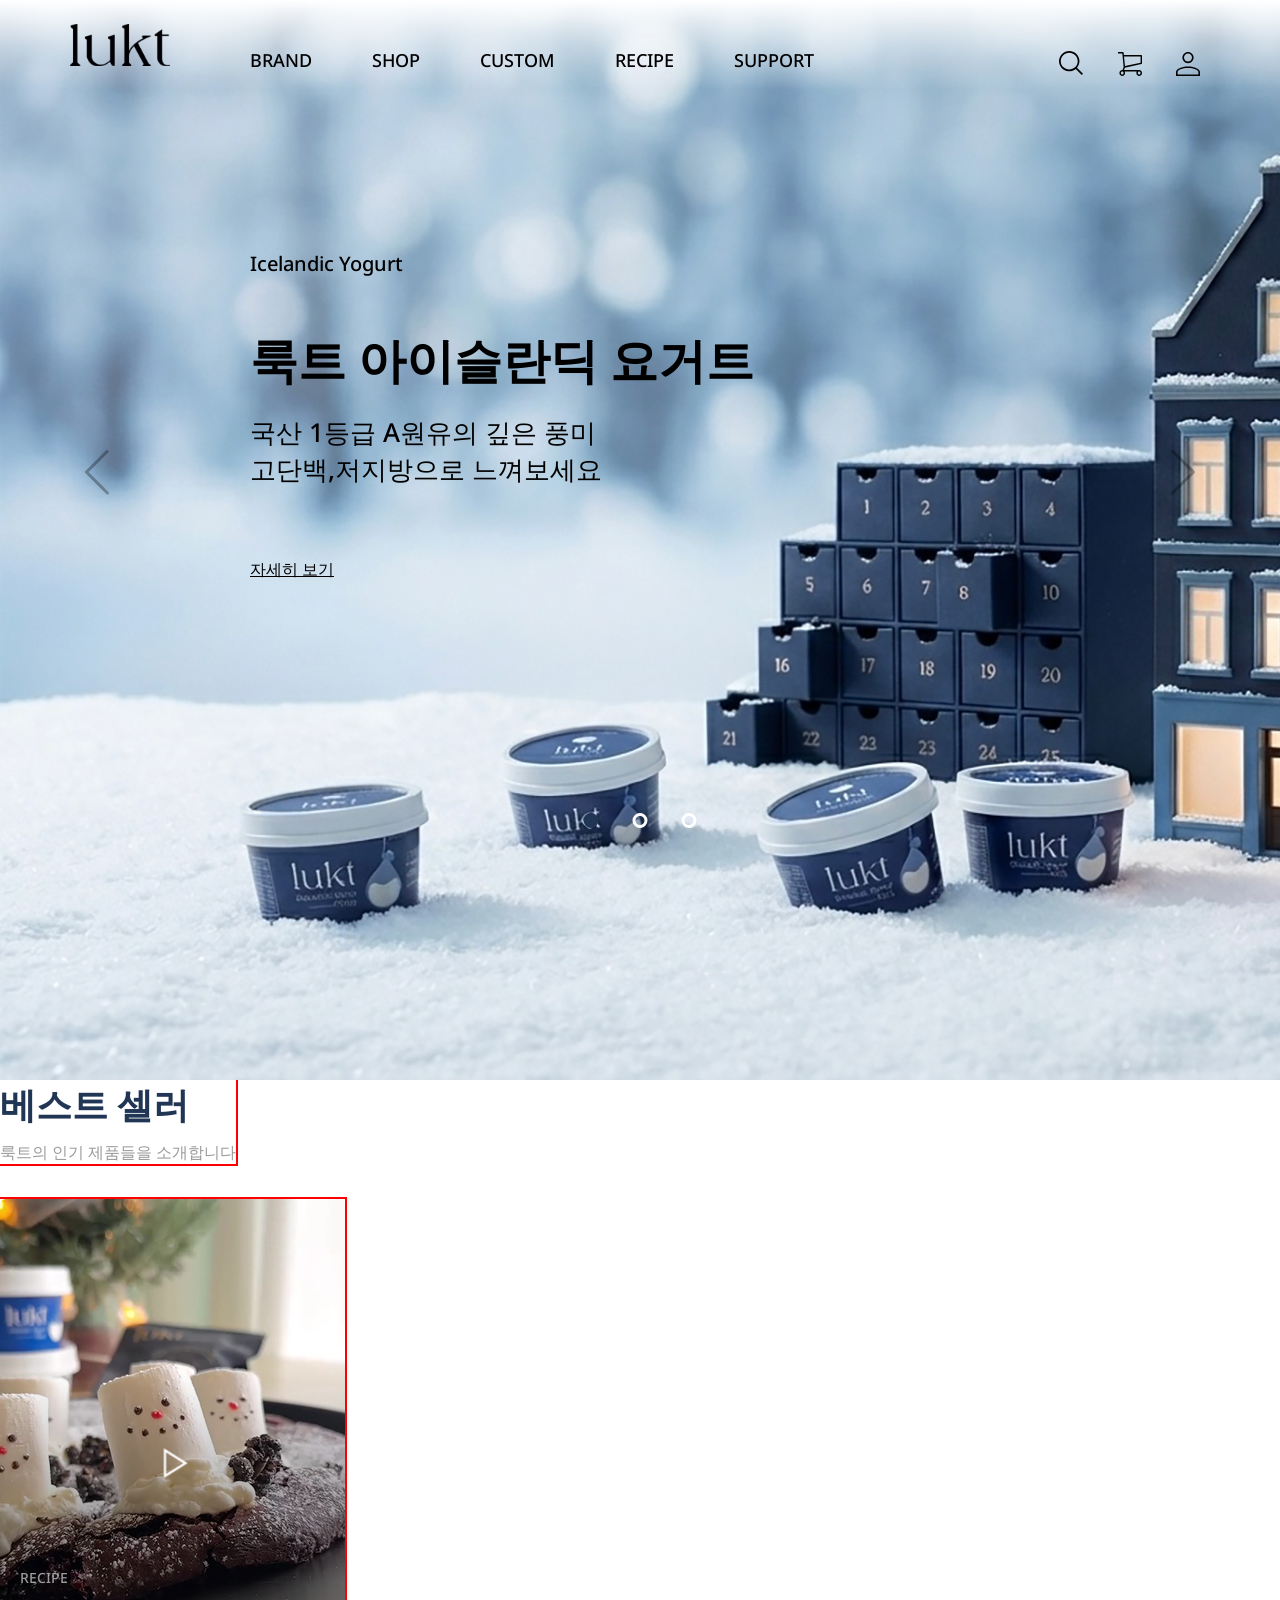
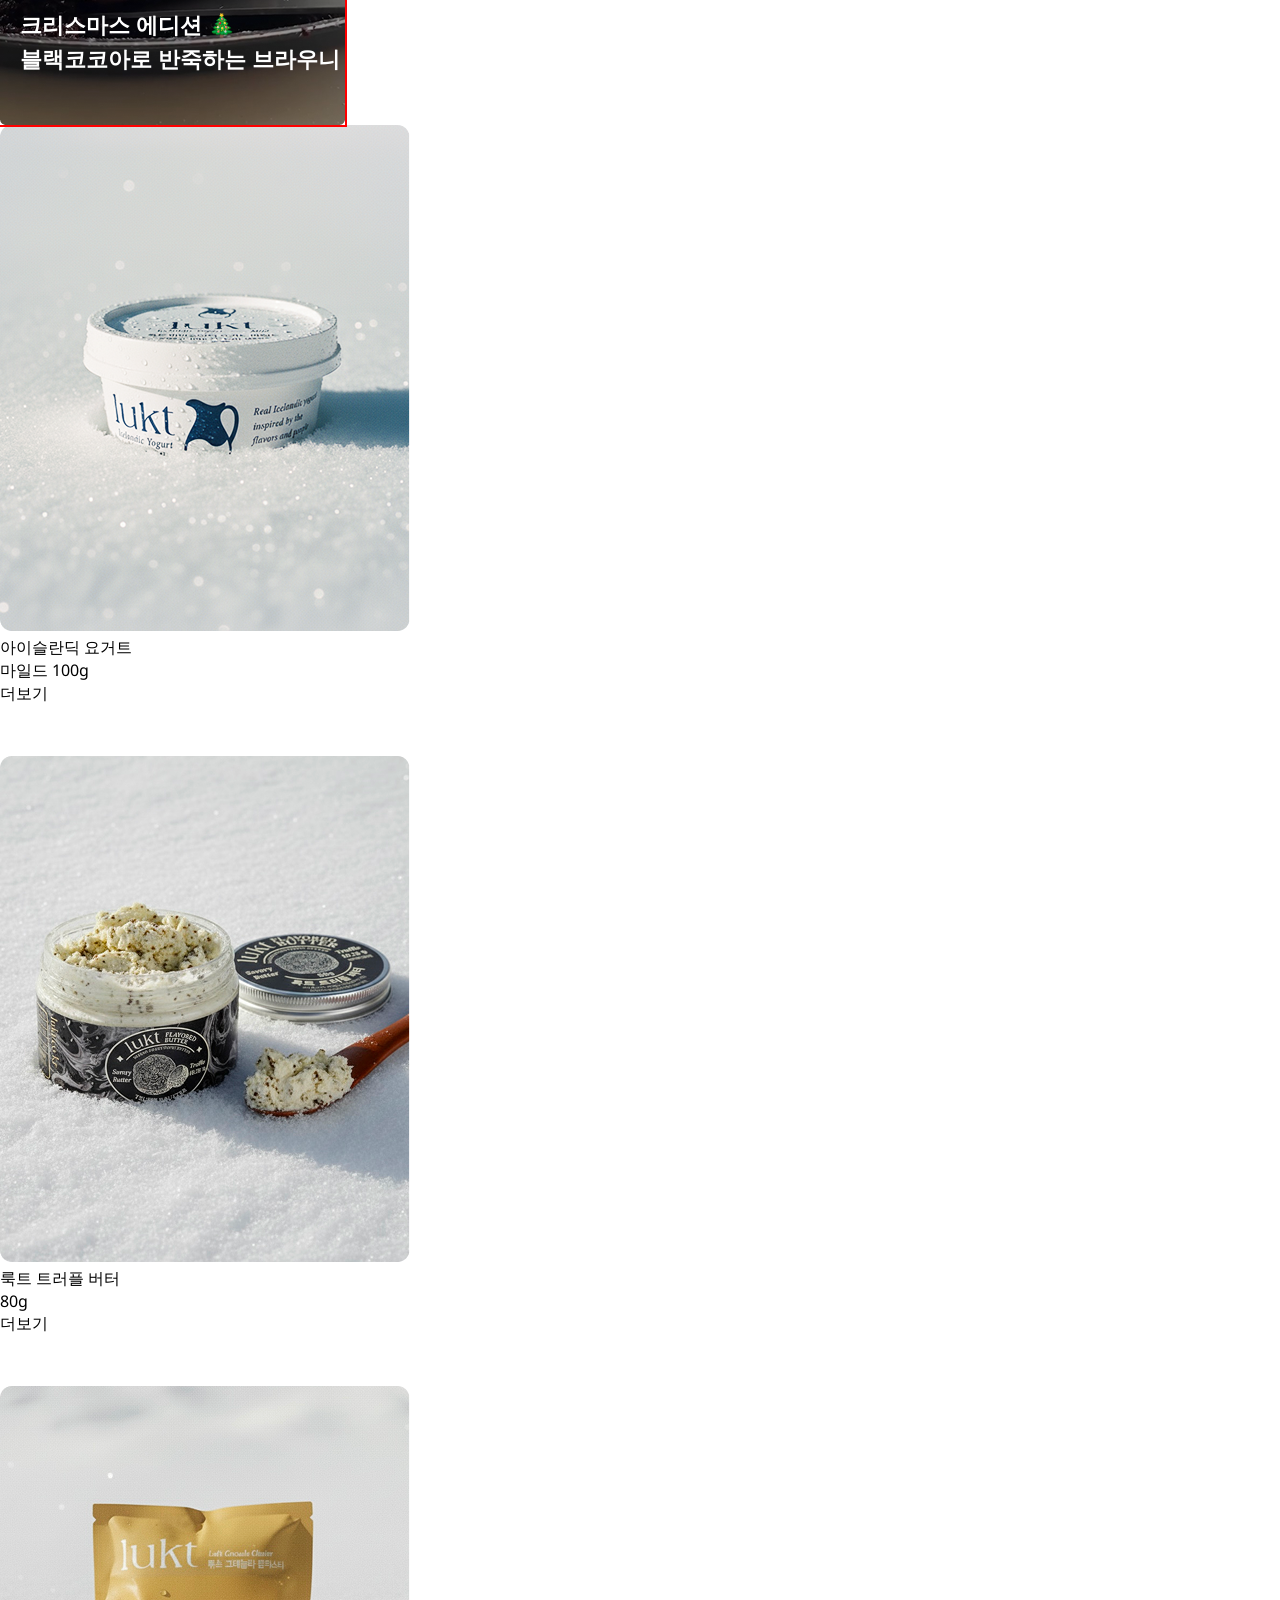
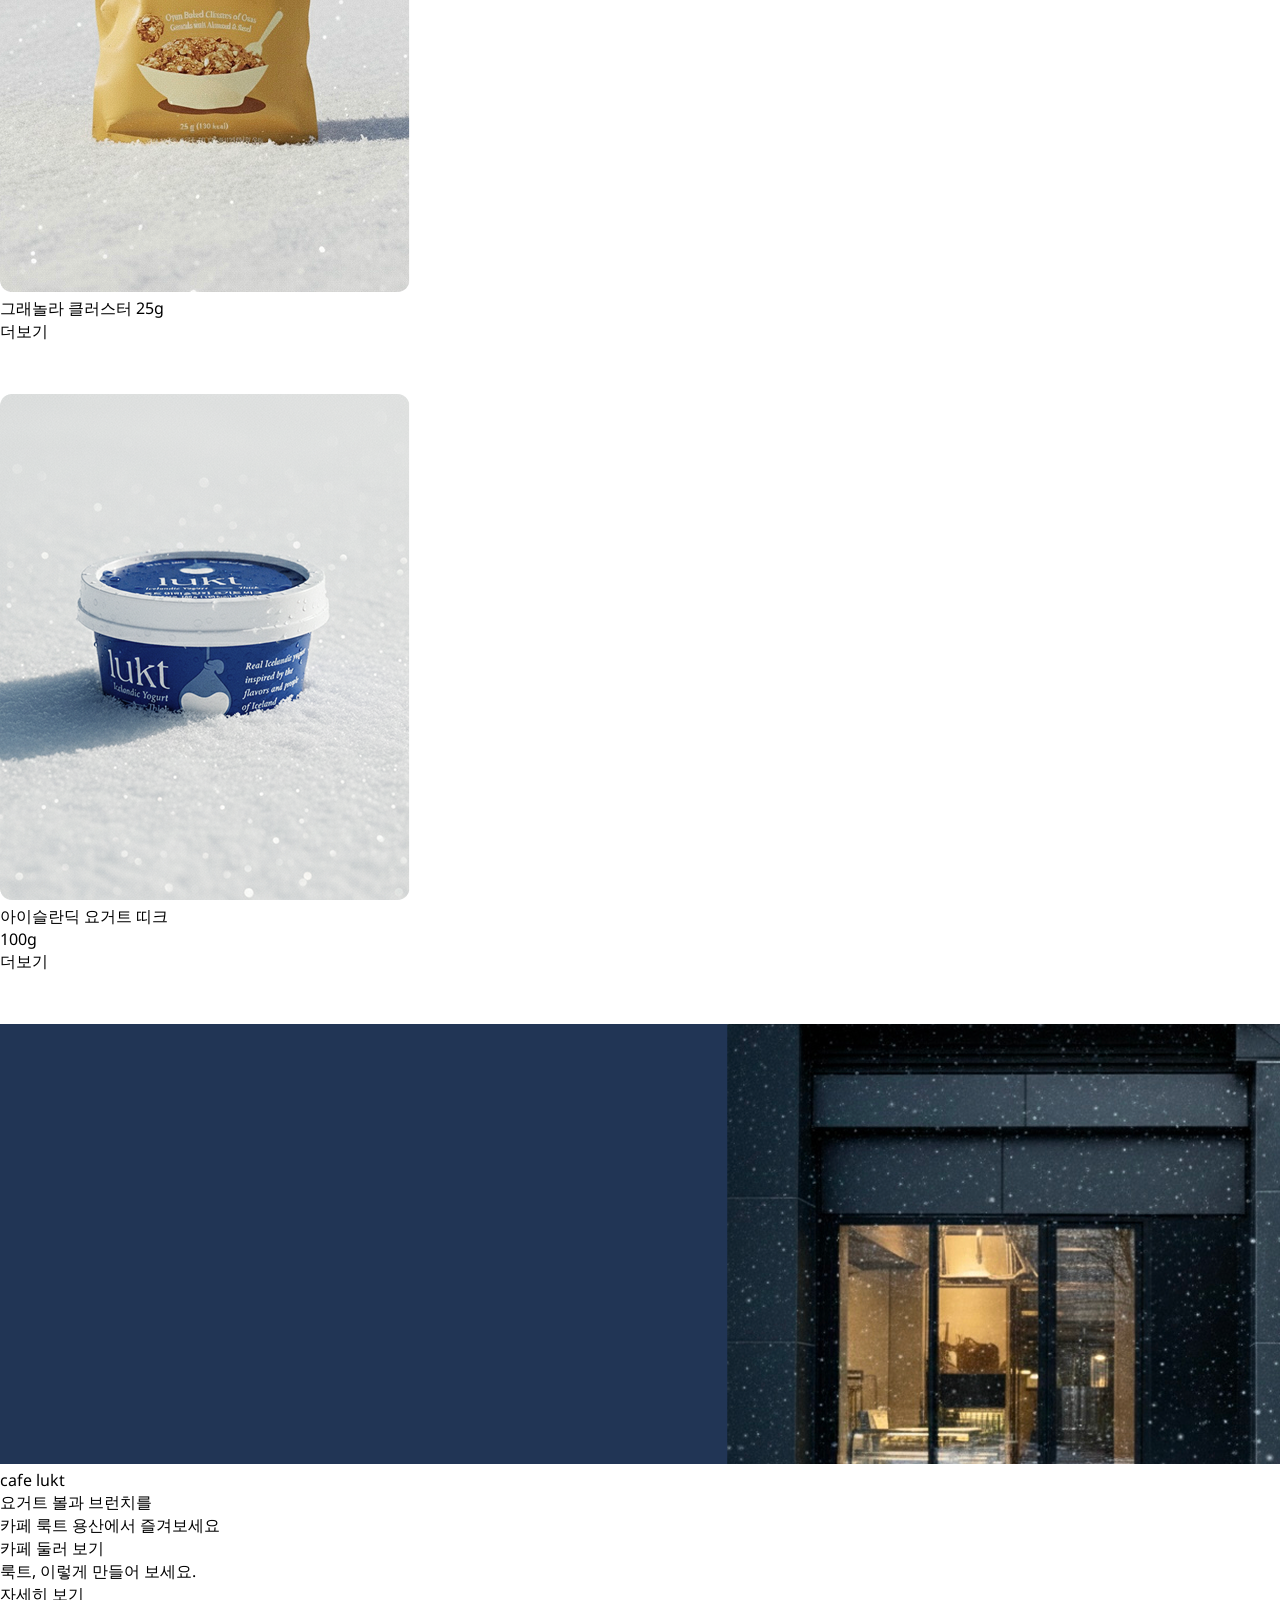
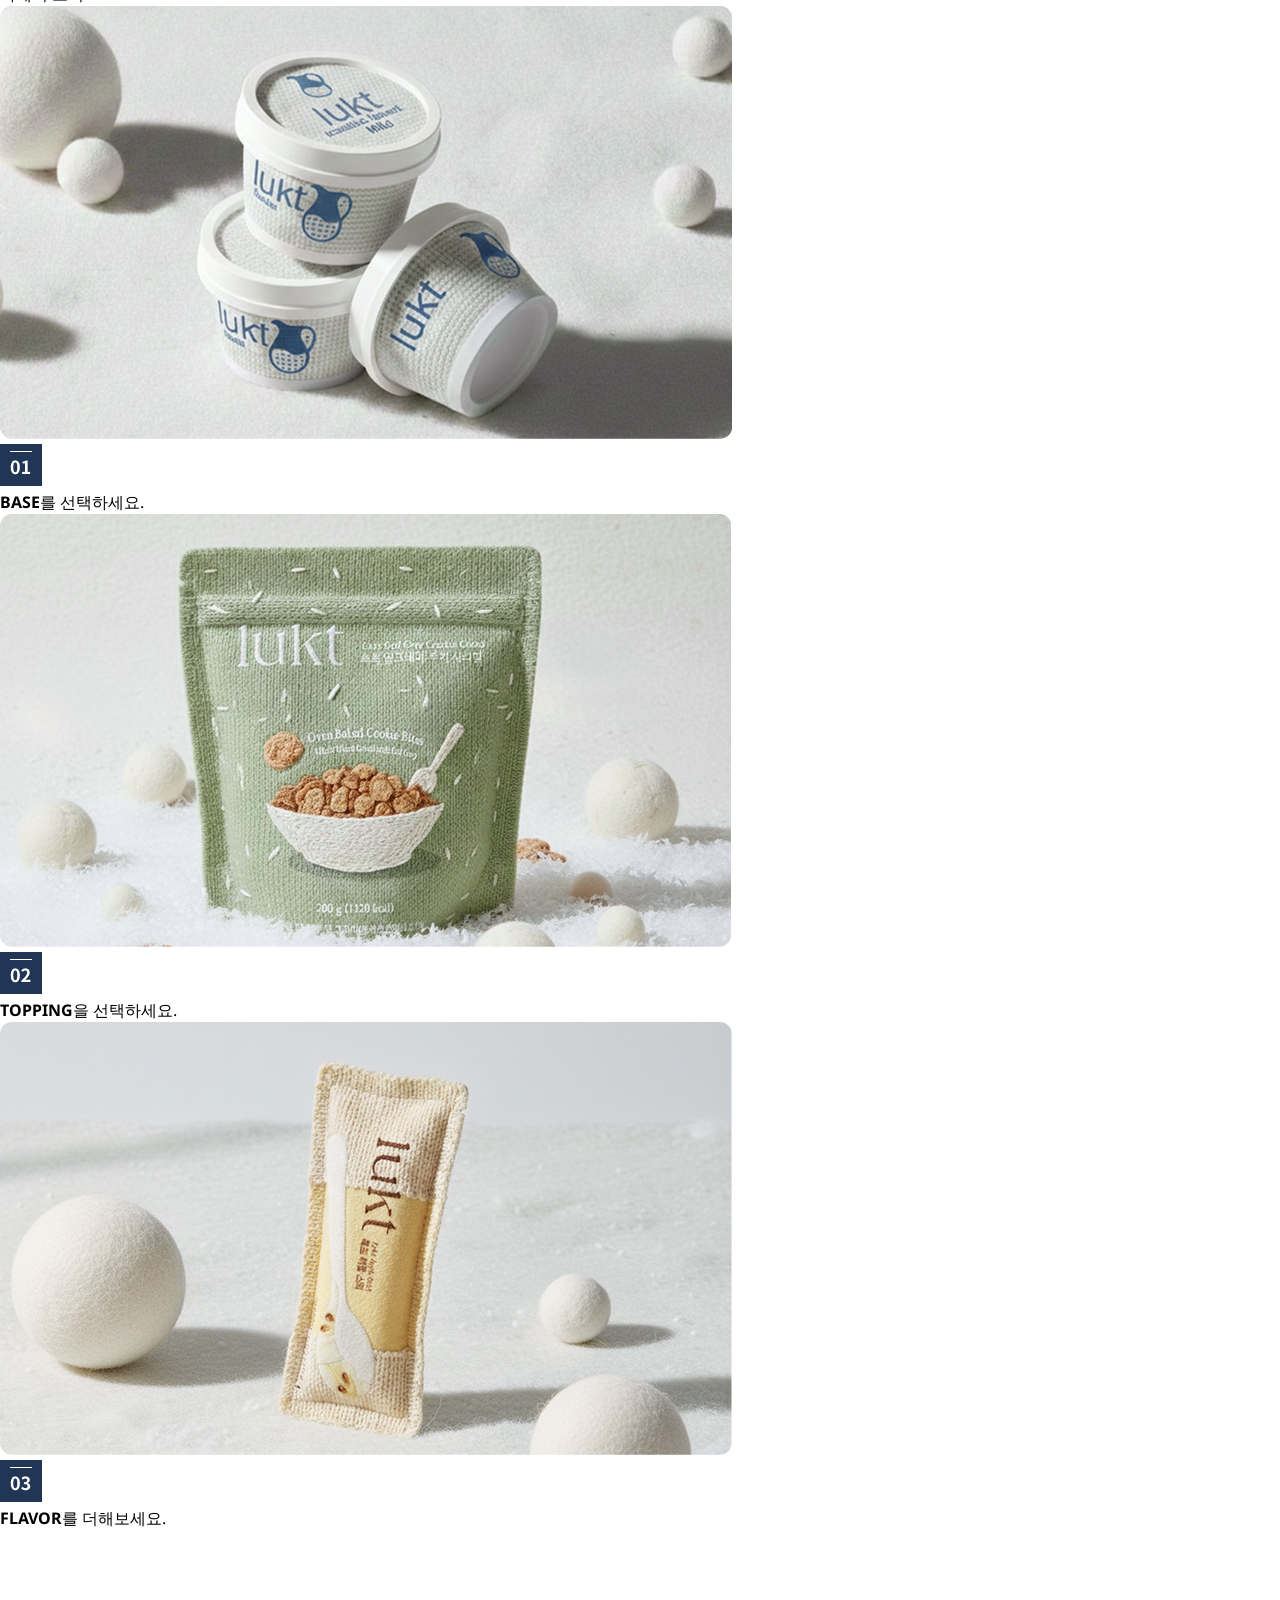
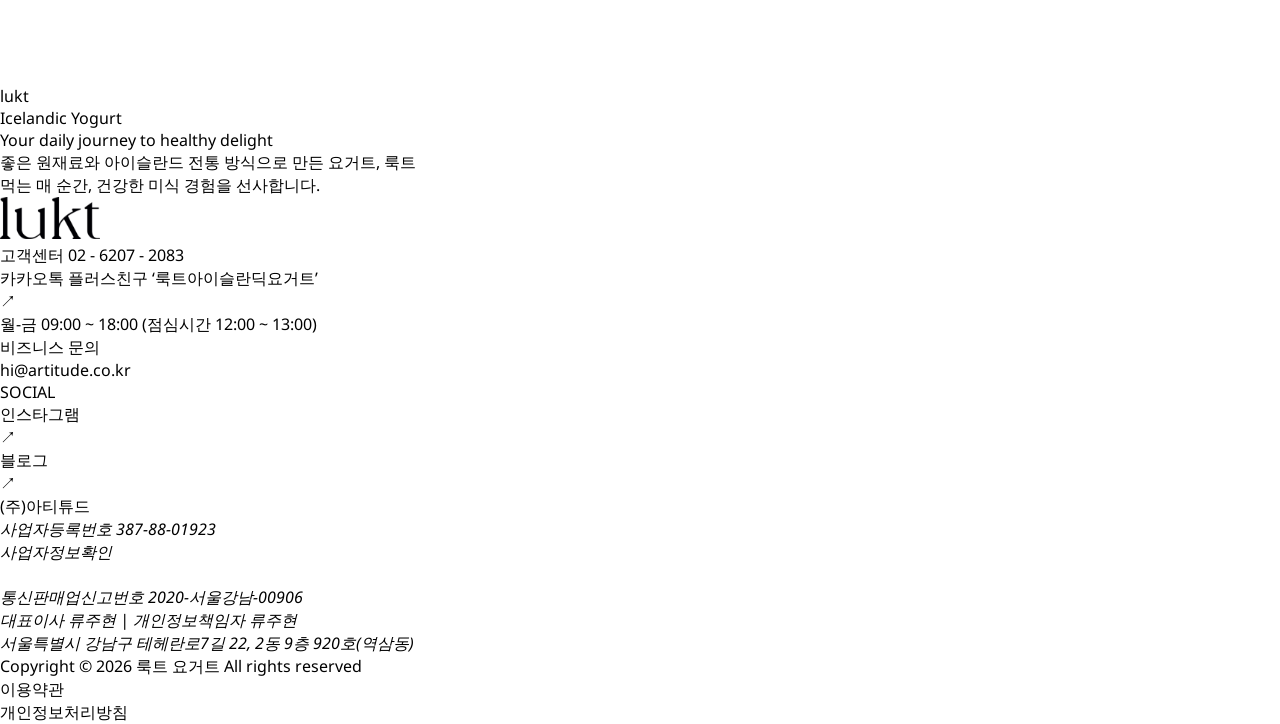
==== index.html @ 401238f3 "Initial commit" ====
<!DOCTYPE html>
<html lang="ko">

<head>
    <meta charset="UTF-8">
    <meta name="viewport" content="width=device-width, initial-scale=1.0">
    <title>Lukt | 룩트 건강한 미식 경험</title>

    <link
        href="https://fonts.googleapis.com/css2?family=Noto+Sans+KR:wght@100..900&family=Noto+Sans:ital,wght@0,100..900;1,100..900&display=swap"
        rel="stylesheet">

    <link rel="stylesheet" href="css/reset.css">
    <link rel="stylesheet" href="css/header.css">
    <link rel="stylesheet" href="css/index.css">

</head>

<body>

    <header class="clearfix">
        <h1 class="logo">
            <a href="#"><img src="images/main_logo.svg" alt="룩트"></a>
        </h1>

        <nav class="gnb">
            <ul class="clearfix">
                <li><a href="#">BRAND</a></li>
                <li><a href="#">SHOP</a></li>
                <li><a href="#">CUSTOM</a></li>
                <li><a href="#">RECIPE</a></li>
                <li><a href="#">SUPPORT</a></li>
            </ul>
        </nav>

        <div class="icon-grp">
            <div class="icon-grp-inner">
                <button><img src="images/icon_search.svg" alt="검색"></button>
                <button><img src="images/icon_cart.svg" alt="장바구니"></button>
                <button><img src="images/icon_my-account.svg" alt="마이페이지"></button>
            </div>
        </div>

    </header>

    <main>
        <div class="main-slider">
            <ul>
                <li class="slide1">
                    <img src="images/main_image1.jpg" alt="메인 슬라이드1">
                    <div class="main-info">
                        <p class="sub-title">Icelandic Yogurt</p>
                        <h2>룩트 아이슬란딕 요거트</h2>
                        <p class="des">국산 1등급 A원유의 깊은 풍미<br>고단백,저지방으로 느껴보세요</p>
                        <a href="#" class="main-button">자세히 보기</a>
                    </div>
                </li>
                <li>
                    <img src="images/main_image2.jpg" alt="메인 슬라이드2">
                    <div class="main-info"></div>
                </li>
                <li>
                    <img src="images/main_image3.jpg" alt="메인 슬라이드3">
                    <div class="main-info"></div>
                </li>
            </ul>
        </div>

        <div class="slide-controls">
            <div class="slider-arrows">
                <button class="prev-btn"><img src="images/arrow-left.png" alt="이전 슬라이드"></button>
                <button class="next-btn"><img src="images/arrow_right.png" alt="다음 슬라이드"></button>
            </div>

            <div class="slider-dots">
                <button class="dot active" data-index="0"></button>
                <button class="dot" data-index="1"></button>
                <button class="dot" data-index="2"></button>
            </div>
        </div>
    </main>

    <section>
        <article class="best">

            <div class="best-inner">

                <div class="best-title">
                    <h2>베스트 셀러</h2>
                    <p>룩트의 인기 제품들을 소개합니다</p>
                </div>

                <div class="best-container">

                    <div class="recipe-content">
                        <video id="recipeVideo" preload="metadata" muted>
                            <source src="images/recipe_video.mp4" type="video/mp4">
                        </video>

                        <div class="thumb">
                            <img src="images/best_reels_thumb.png" alt="릴스 레시피 비디오 썸네일">
                            <button type="button" class="play-btn">
                                <img src="images/icon_play.png" alt="재생">
                            </button>
                            <div class="recipe-txt">
                                <h3>RECIPE</h3>
                                <p>크리스마스 에디션 🎄<br>블랙코코아로 반죽하는 브라우니</p>
                            </div>
                        </div>
                    </div>

                    <div class="best-content">

                        <div class="best-grp">
                            <img src="images/best_Image_mild.png" alt="아이슬란딕 요거트 마일드 100g 이미지">

                            <div class="product-info">
                                <div class="text-grp">
                                    <a href="#">
                                        <h3>아이슬란딕 요거트<br>마일드 100g</h3>
                                    </a>
                                    <a href="#">
                                        <p>더보기</p>
                                    </a>
                                </div>

                                <a href="#" class="heart-btn">
                                    <img src="images/best_icon_solar_heart-broken.png" alt="좋아요 아이콘">
                                </a>

                            </div>
                        </div>

                        <div class="best-grp">
                            <img src="images/best_Image_butter.png" alt="룩트 트러플 버터 80g 이미지">

                            <div class="product-info">
                                <div class="text-grp">
                                    <a href="#">
                                        <h3>룩트 트러플 버터<br>80g</h3>
                                    </a>
                                    <a href="#">
                                        <p>더보기</p>
                                    </a>
                                </div>

                                <a href="#" class="heart-btn">
                                    <img src="images/best_icon_solar_heart-broken.png" alt="좋아요 아이콘">
                                </a>
                            </div>
                        </div>

                        <div class="best-grp">
                            <img src="images/best_Image_granola.png" alt="그래놀라 클러스터 25g">

                            <div class="product-info">
                                <div class="text-grp">
                                    <a href="#">
                                        <h3>그래놀라 클러스터 25g</h3>
                                    </a>
                                    <a href="#">
                                        <p>더보기</p>
                                    </a>
                                </div>

                                <a href="#" class="heart-btn">
                                    <img src="images/best_icon_solar_heart-broken.png" alt="좋아요 아이콘">
                                </a>
                            </div>
                        </div>

                        <div class="best-grp">
                            <img src="images/best_Image_thic.png" alt="아이슬란딕 요거트 띠크 100g">

                            <div class="product-info">
                                <div class="text-grp">
                                    <a href="#">
                                        <h3>아이슬란딕 요거트 띠크<br>100g</h3>
                                    </a>
                                    <a href="#">
                                        <p>더보기</p>
                                    </a>
                                </div>

                                <a href="#" class="heart-btn">
                                    <img src="images/best_icon_solar_heart-broken.png" alt="좋아요 아이콘">
                                </a>
                            </div>
                        </div>
                    </div>
                </div>
            </div>

        </article>

        <article class="banner">

            <img src="images/Banner.png" alt="카페 룩트 용산 배너 이미지">

            <div class="banner-info">
                <p class="banner-brand">
                    cafe lukt
                </p>

                <h3 class="banner-txt">
                    <span>요거트 볼</span>과 <span>브런치</span>를<br>카페 룩트 용산에서 즐겨보세요
                </h3>

                <a href="#" class="view-more">카페 둘러 보기</a>
            </div>

        </article>

        <article class="custom">

            <div class="custom container">

                <div class="custom-title">
                    <h2>룩트, 이렇게 만들어 보세요.</h2>
                    <a href="#">자세히 보기</a>
                </div>

                <div class="custom-content">

                    <div class="custom-grp">
                        <a href="#"><img src="images/custom_image1.png" alt="step1. 베이스 선택 이미지"></a>

                        <a href="#" class="custom-info">
                            <img src="images/custom_step-box1.png" alt="step1">
                            <p><strong>BASE</strong>를 선택하세요.</p>
                        </a>

                    </div>

                    <div class="custom-grp">

                        <a href="#"><img src="images/custom_image2.png" alt="step2. 토핑 선택 이미지"></a>

                        <a href="#" class="custom-info">
                            <img src="images/custom_step-box2.png" alt="step2">
                            <p><strong>TOPPING</strong>을 선택하세요.</p>
                        </a>

                    </div>

                    <div class="custom-grp">

                        <a href="#"><img src="images/custom_image3.png" alt="step3. 플레이버 더하기 이미지"></a>

                        <a href="#" class="custom-info">
                            <img src="images/custom_step-box3.png" alt="step3">
                            <p><strong>FLAVOR</strong>를 더해보세요.</p>
                        </a>

                    </div>

                </div>
            </div>
        </article>

        <article class="video">

            <div class="video-container">
                <video autoplay muted loop playsinline>
                    <source src="images/video_lukt.mp4" type="video/mp4">
                </video>
            </div>

            <div class="video-info">
                <h2 class="video-title">lukt</h2>
                <p class="video-sub-title">Icelandic Yogurt<br>Your daily journey to healthy delight</p>

                <p class="video-des">좋은 원재료와 아이슬란드 전통 방식으로 만든 요거트, 룩트<br>먹는 매 순간, 건강한 미식 경험을 선사합니다.</p>
            </div>
        </article>

    </section>

    <footer>
        <h2><img src="images/main_logo.svg" alt="룩트"></h2>

        <div class="footer-content">

            <div class="footer-grp">
                <h3>고객센터 02 - 6207 - 2083</h3>
                <p>카카오톡 플러스친구 ‘룩트아이슬란딕요거트’ <a href="#">↗</a></p>
                <p>월-금 09:00 ~ 18:00 (점심시간 12:00 ~ 13:00)</p>
            </div>

            <div class="footer-grp">
                <h3>비즈니스 문의</h3>
                <p><a href="#">hi@artitude.co.kr</a></p>
            </div>

            <div class="footer-grp">
                <h3>SOCIAL</h3>
                <p>인스타그램<a href="#">↗</a></p>
                <p>블로그<a href="#">↗</a></p>
            </div>

            <div class="footer-grp">
                <h3>(주)아티튜드</h3>
                <address>
                    사업자등록번호 387-88-01923 <a href="#">사업자정보확인</a><br>
                    통신판매업신고번호 2020-서울강남-00906<br>
                    대표이사 류주현 | 개인정보책임자 류주현<br>
                    서울특별시 강남구 테헤란로7길 22, 2동 9층 920호(역삼동)
                </address>
                <p class="copyright">Copyright © 2026 룩트 요거트 All rights reserved</p>

                <div class="footer-links">
                    <a href="#">이용약관</a>
                    <a href="#">개인정보처리방침</a>
                </div>
            </div>
        </div>

    </footer>


</body>

</html>
---- css/header.css ----
@charset "utf-8";

/* header.css */

header {
    width: 100%;
    height: 90px;
    padding: 0 70px;
    box-sizing: border-box;

    position: fixed;
    left: 0;
    top: 0;

    z-index: 9999;

    background-image: linear-gradient(to bottom,
            rgba(255, 255, 255, 1),
            rgba(255, 255, 255, 0));

    /* border-bottom: 3px solid #eee; */
}


header .logo {
    /* width: 240px;
    height: 90px;
    display: inline-block;
    position: relative; */
    float: left;
    margin-right: 80px;

    /* outline: 2px solid red; */
}

header .logo img {
    height: 42px;
    display: block;
    margin-top: 24px;

    /*  position: absolute;
    top: 50%;
    left: 50%;
    transform: translate(-50%, -50%); */
}

header .gnb {
    /* width: 588px;
    height: 90px; */
    /* display: inline-block; */
    /* position: relative; */
    float: left;
    margin-top: 48px;

    /* outline: 2px solid red; */
}

header .gnb ul {
    /* width: 100%;
    height: 22px;
    padding: 0 10px;
    box-sizing: border-box; */

    /* position: absolute;
    left: 0;
    bottom: 20px; */

    /* outline: 2px solid blue; */
}

header .gnb ul li {
    /* height: 22px; */
    font-size: 18px;
    font-weight: 500;
    /* line-height: 22px; */
    /* display: inline-block; */
    float: left;
    /* padding-right: 59px; */

    /* outline: 1px solid blue; */
}

header .gnb ul li~li {
    margin-left: 60px;
}

/* header .gnb ul li:last-child {
    padding-right: 0;

} */

header .gnb ul li a:hover {
    text-decoration: underline;
}

header .icon-grp {
    /* width: 214px;
    height: 90px; */
    float: right;
    margin-top: 40px;
    /* position: relative; */
    /* outline: 2px solid red; */
}

/* 
header .icon-grp .icon-grp-inner {
    width: 154px;
    height: 46px;
    position: absolute;
    left: 0;
    bottom: 14px;
    box-sizing: border-box;
    outline: 1px solid blue;
} */

header .icon-grp button {
    background-color: transparent;

    border: none;

    /*  outline: 1px solid blue; */
}

header .icon-grp button {
    margin-right: 8px;
    cursor: pointer;
}

header .icon-grp button:last-child {
    margin-right: 0;
}
---- css/index.css ----
@charset "utf-8";



main {
    width: 100%;
}

/* 실제로 보여지는 공간 : setinterval.html참고 */
main .main-slider {
    width: 1920px;
    /*  margin: 0 auto; */
    overflow: hidden;
    position: relative;
    /* outline: 3px solid red; */
}

/* 슬라이드 전체를 담는 부모 
(실제 움직이는 대상) */
main .main-slider ul {
    width: 300%;
}

main .main-slider ul::after {
    content: "";
    display: block;
    clear: both;
}

main .main-slider ul li {
    width: 33.33%;
    float: left;
}

main .main-slider ul .slide1 {
    position: relative;
}

main .main-slider ul li img {
    width: 100%;
    display: block;
}

.main-info {
    width: 100%;
    display: inline-block;
    width: fit-content;
    position: absolute;
    top: 250px;
    left: 250px;

    /* outline: 2px solid red; */

}

.main-info .sub-title {
    font-size: 20px;
    font-weight: 500;
    margin-bottom: 50px;
    width: fit-content;
}

.main-info h2 {
    font-size: 48px;
    font-weight: 600;
    margin-bottom: 20px;
    width: fit-content;

}

.main-info .des {
    font-size: 26px;
    font-weight: 500;
    margin-bottom: 70px;
    width: fit-content;

}

.main-info a {
    font-size: 16px;
    font-weight: 500;
    text-decoration: underline;
    width: fit-content;
}

main .slide-controls {}

main .slide-controls .slider-arrows {}

main .slide-controls .slider-arrows button {
    background-color: transparent;
    border: none;
    position: absolute;
    top: 50%;
    cursor: pointer;
}

.prev-btn {
    left: 85px;
}

.next-btn {
    right: 85px;
}

main .slide-controls .slider-dots {
    width: fit-content;
    position: absolute;
    left: 50%;
    bottom: 70px;
    transform: translateX(-50%);
}

main .slide-controls .slider-dots button {

    /* outline: 1px solid red; */
}

.dot {
    display: inline-block;
    width: 15px;
    height: 15px;
    border: 3px solid #fff;
    border-radius: 50%;
    background-color: transparent;
    cursor: pointer;
    margin: 0 15px;
}

.dot.active {
    background-color: #213555;
    border-color: #213555;
}

section {}

section .best {}

section .best .best-inner {
    width: 100%;
}

.best-title {
    outline: 2px solid red;
    display: inline-block;
    margin-bottom: 35px;
}

.best-title h2 {
    font-size: 36px;
    font-weight: 600;
    color: #213555;
    margin-bottom: 10px;
}

.best-title p {
    font-size: 16px;
    font-weight: 500;
    color: rgba(0, 0, 0, 0.4);
}

.best-container {
    /* height: 526px; */
}

.best-container .recipe-content {
    width: 345px;
    box-sizing: border-box;
    display: block;
    position: relative;
    overflow: hidden;
    outline: 2px solid red;

}

.best-container .recipe-content video {
    width: 100%;
    height: 100%;
    display: block;
    position: absolute;
    top: 0;
    left: 0;
    object-fit: cover;
    z-index: 1;
}

.best-container .recipe-content .thumb {
    width: 100%;
    display: block;
    position: relative;
    z-index: 2;

  /* position: absolute;
    top: 0;
    left: 0; */
}

.best-container .recipe-content img {
  display: block;
}

.best-container .recipe-content .play-btn {
    z-index: 3;
    background-color: transparent;
    border: none;
    cursor: pointer;
    position: absolute;
    top: 50%;
    left: 50%;
    transform: translate(-50%, -50%);
}

.best-container .recipe-content .play-btn img {}

.best-container .recipe-content .recipe-txt {
    z-index: 3;
    display: inline-block;
    position: absolute;
    left: 20px;
    bottom: 50px;

    /* background-color: aquamarine; */
}

.recipe-txt h3 {
    font-size: 14px;
    font-weight: 500;
    color: rgba(255, 255, 255, 0.6);

    margin-bottom: 20px;
}

.recipe-txt p {
    font-size: 22px;
    font-weight: 700;
    color: rgb(255, 255, 255);

    line-height: 34px;
}
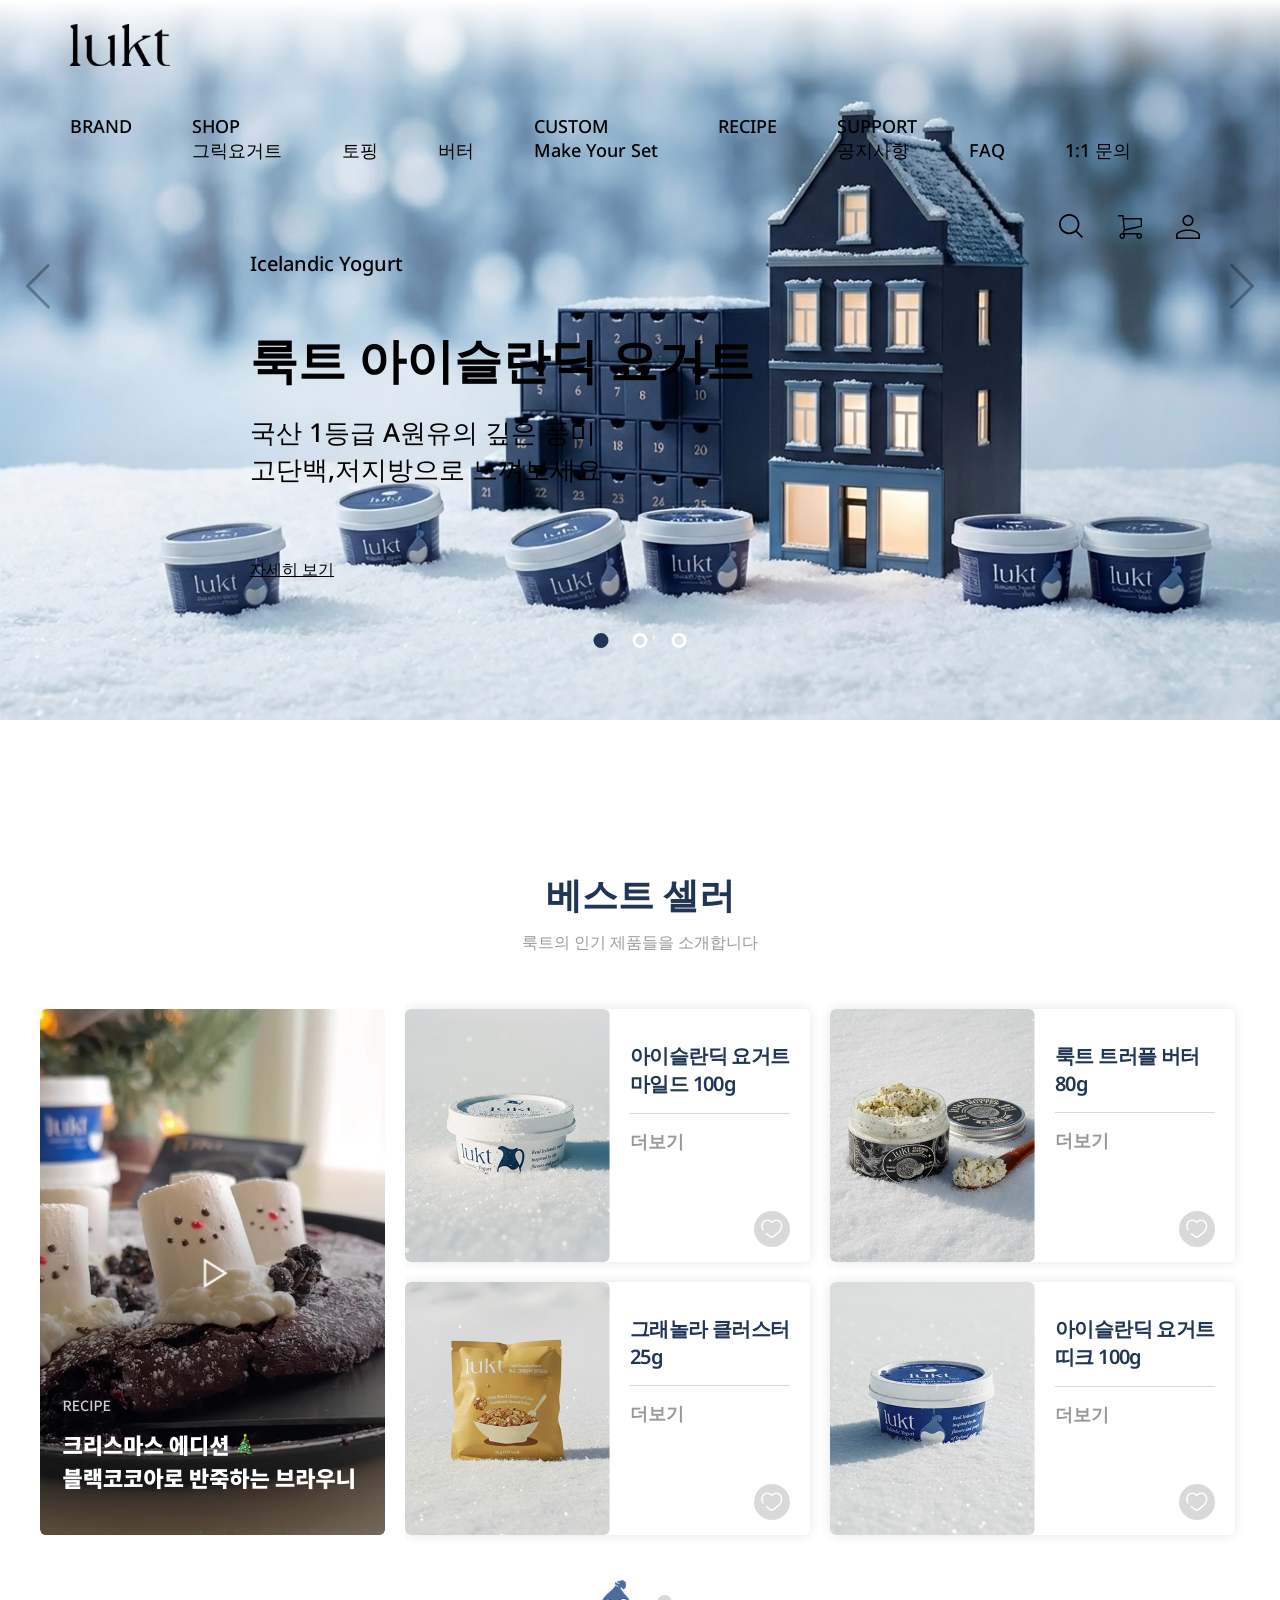
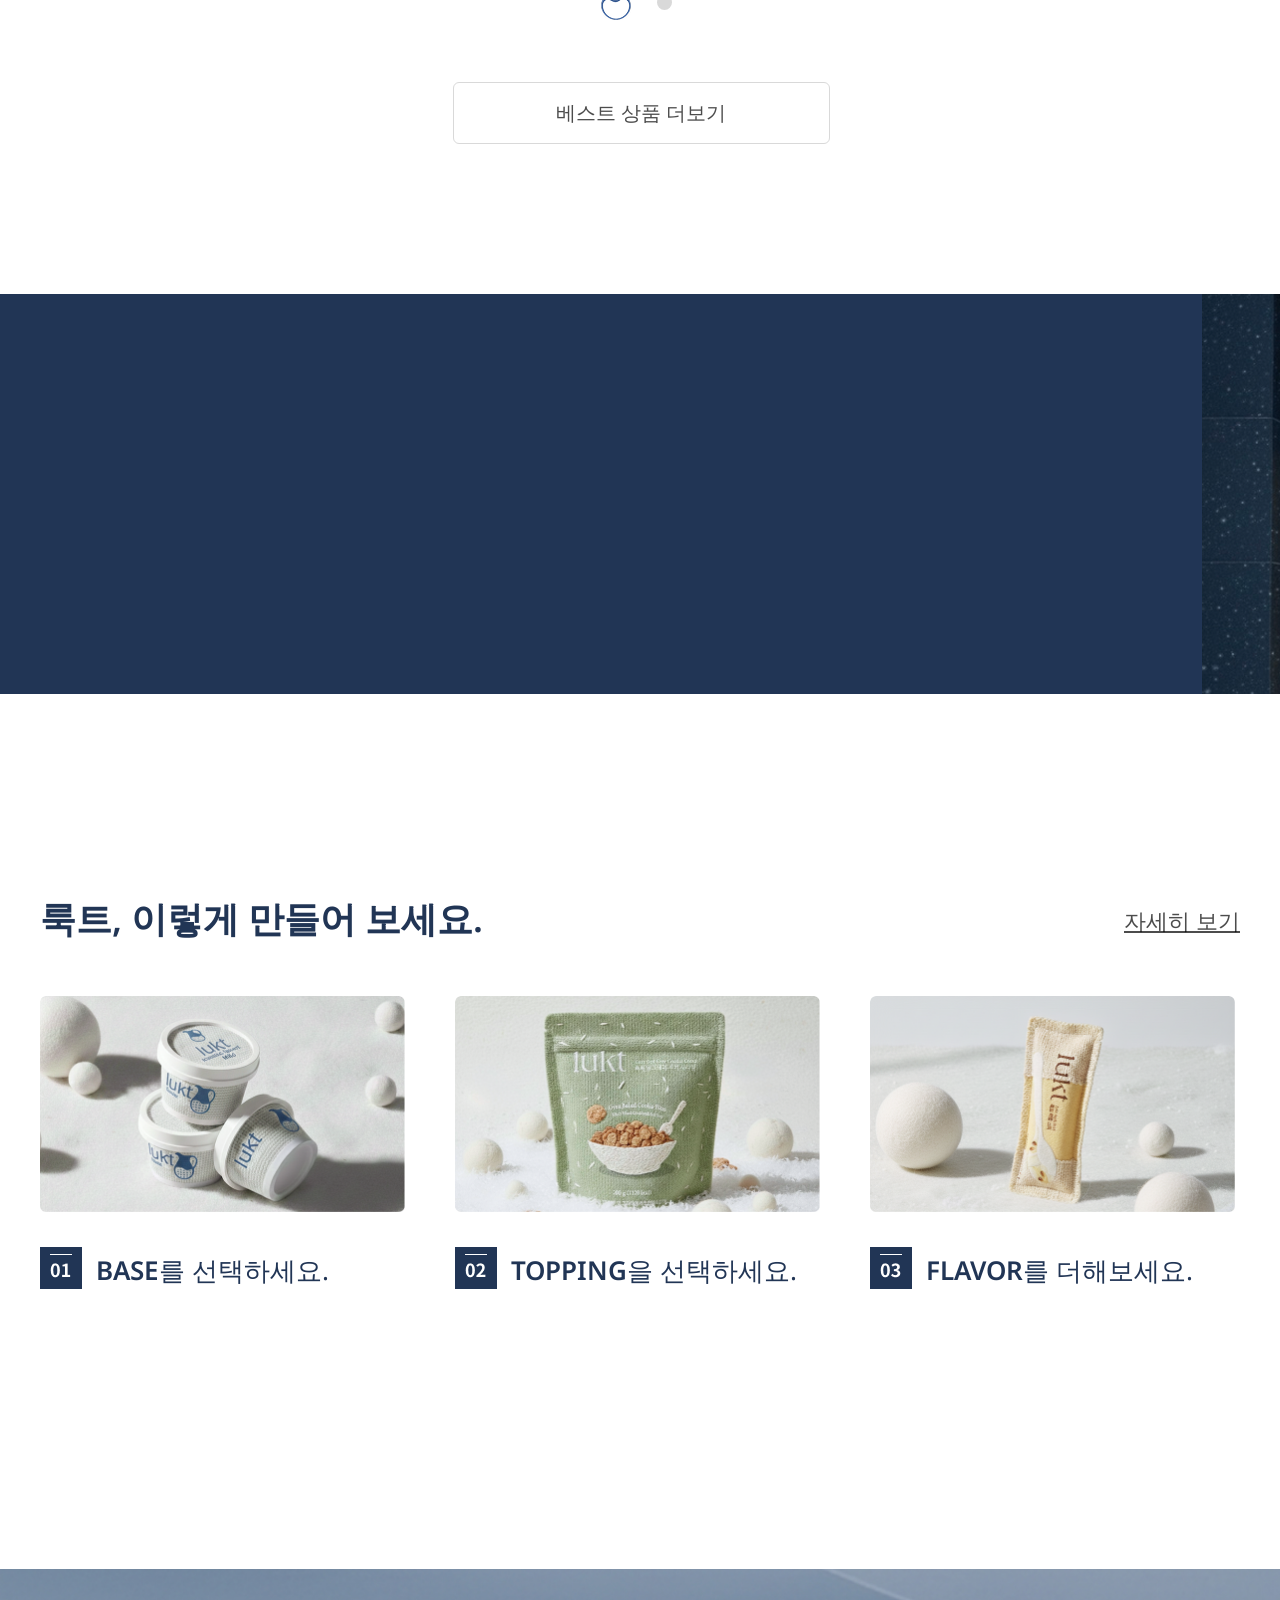
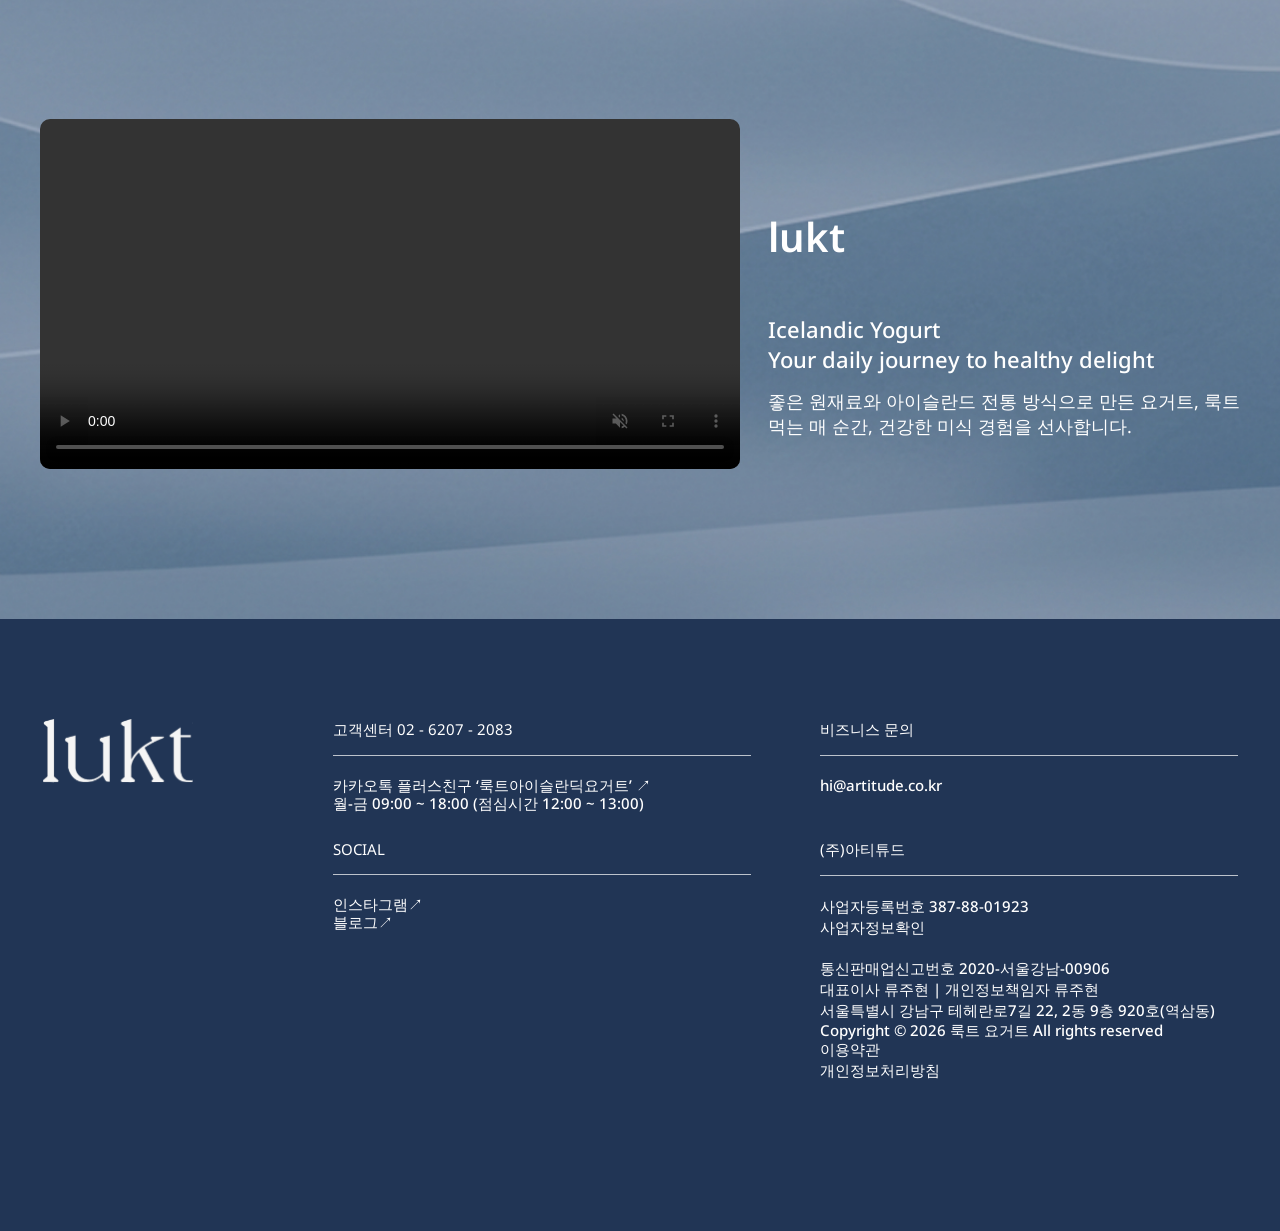
==== commit c61541ff: "dd" ====
--- a/index.html
+++ b/index.html
@@ -13,7 +13,11 @@
     <link rel="stylesheet" href="css/reset.css">
     <link rel="stylesheet" href="css/header.css">
     <link rel="stylesheet" href="css/index.css">
-
+    <link rel="stylesheet" href="css/footer.css">
+
+    <script src="https://ajax.googleapis.com/ajax/libs/jquery/1.12.4/jquery.min.js"></script>
+    <script src="script/header.js"></script>
+    <script src="script/index.js"></script>
 </head>
 
 <body>
@@ -26,10 +30,28 @@
         <nav class="gnb">
             <ul class="clearfix">
                 <li><a href="#">BRAND</a></li>
-                <li><a href="#">SHOP</a></li>
-                <li><a href="#">CUSTOM</a></li>
+                <li>
+                    <a href="#">SHOP</a>
+                    <ul class="lnb">
+                        <li><a href="#">그릭요거트</a></li>
+                        <li><a href="#">토핑</a></li>
+                        <li><a href="#">버터</a></li>
+                    </ul>
+
+                </li>
+                <li><a href="#">CUSTOM</a>
+                    <ul class="lnb">
+                        <li><a href="#">Make Your Set</a></li>
+                    </ul>
+                </li>
                 <li><a href="#">RECIPE</a></li>
-                <li><a href="#">SUPPORT</a></li>
+                <li><a href="#">SUPPORT</a>
+                    <ul class="lnb">
+                        <li><a href="#">공지사항</a></li>
+                        <li><a href="#">FAQ</a></li>
+                        <li><a href="#">1:1 문의</a></li>
+                    </ul>
+                </li>
             </ul>
         </nav>
 
@@ -46,7 +68,7 @@
     <main>
         <div class="main-slider">
             <ul>
-                <li class="slide1">
+                <li class="slide1" data-index="0">
                     <img src="images/main_image1.jpg" alt="메인 슬라이드1">
                     <div class="main-info">
                         <p class="sub-title">Icelandic Yogurt</p>
@@ -55,18 +77,17 @@
                         <a href="#" class="main-button">자세히 보기</a>
                     </div>
                 </li>
-                <li>
+                <li data-index="1">
                     <img src="images/main_image2.jpg" alt="메인 슬라이드2">
                     <div class="main-info"></div>
                 </li>
-                <li>
+                <li data-index="2">
                     <img src="images/main_image3.jpg" alt="메인 슬라이드3">
                     <div class="main-info"></div>
                 </li>
             </ul>
-        </div>
-
-        <div class="slide-controls">
+
+
             <div class="slider-arrows">
                 <button class="prev-btn"><img src="images/arrow-left.png" alt="이전 슬라이드"></button>
                 <button class="next-btn"><img src="images/arrow_right.png" alt="다음 슬라이드"></button>
@@ -78,6 +99,7 @@
                 <button class="dot" data-index="2"></button>
             </div>
         </div>
+
     </main>
 
     <section>
@@ -90,120 +112,232 @@
                     <p>룩트의 인기 제품들을 소개합니다</p>
                 </div>
 
-                <div class="best-container">
+
+                <div class="best-container clearfix">
 
                     <div class="recipe-content">
-                        <video id="recipeVideo" preload="metadata" muted>
+
+                        <video id="recipeVideo" preload="metadata" muted poster="images/best_reels_thumb_txt.png">
                             <source src="images/recipe_video.mp4" type="video/mp4">
                         </video>
 
                         <div class="thumb">
-                            <img src="images/best_reels_thumb.png" alt="릴스 레시피 비디오 썸네일">
+                            <img src="images/best_reels_thumb_txt.png" alt="릴스 레시피 썸네일">
                             <button type="button" class="play-btn">
                                 <img src="images/icon_play.png" alt="재생">
                             </button>
-                            <div class="recipe-txt">
-                                <h3>RECIPE</h3>
-                                <p>크리스마스 에디션 🎄<br>블랙코코아로 반죽하는 브라우니</p>
+                        </div>
+                    </div>
+
+                    <div class="best-view">
+                        <div class="best-track clearfix">
+                            <div class="best-content clearfix">
+
+                                <div class="best-grp clearfix">
+                                    <div class="img-wrap">
+                                        <img src="images/best_Image_mild.png" alt="아이슬란딕 요거트 마일드 100g 이미지">
+                                    </div>
+                                    <div class="product-info">
+                                        <div class="text-grp">
+                                            <a href="#">
+                                                <h3>아이슬란딕 요거트<br>마일드 100g</h3>
+                                            </a>
+                                            <a href="#">
+                                                <p>더보기</p>
+                                            </a>
+                                        </div>
+
+                                        <a href="#" class="heart-btn">
+                                            <img src="images/best_icon_solar_heart-broken.png" alt="좋아요 아이콘">
+                                        </a>
+
+                                    </div>
+                                </div>
+
+                                <div class="best-grp clearfix">
+                                    <div class="img-wrap">
+                                        <img src="images/best_Image_butter.png" alt="룩트 트러플 버터 80g 이미지">
+                                    </div>
+                                    <div class="product-info">
+                                        <div class="text-grp">
+                                            <a href="#">
+                                                <h3>룩트 트러플 버터<br>80g</h3>
+                                            </a>
+                                            <a href="#">
+                                                <p>더보기</p>
+                                            </a>
+                                        </div>
+
+                                        <a href="#" class="heart-btn">
+                                            <img src="images/best_icon_solar_heart-broken.png" alt="좋아요 아이콘">
+                                        </a>
+                                    </div>
+                                </div>
+
+                                <div class="best-grp clearfix">
+                                    <div class="img-wrap">
+                                        <img src="images/best_Image_granola.png" alt="그래놀라 클러스터 25g">
+                                    </div>
+                                    <div class="product-info">
+                                        <div class="text-grp">
+                                            <a href="#">
+                                                <h3>그래놀라 클러스터 25g</h3>
+                                            </a>
+                                            <a href="#">
+                                                <p>더보기</p>
+                                            </a>
+                                        </div>
+
+                                        <a href="#" class="heart-btn">
+                                            <img src="images/best_icon_solar_heart-broken.png" alt="좋아요 아이콘">
+                                        </a>
+                                    </div>
+                                </div>
+
+                                <div class="best-grp clearfix">
+                                    <div class="img-wrap">
+                                        <img src="images/best_Image_thic.png" alt="아이슬란딕 요거트 띠크 100g">
+                                    </div>
+                                    <div class="product-info">
+                                        <div class="text-grp">
+                                            <a href="#">
+                                                <h3>아이슬란딕 요거트<br>띠크 100g</h3>
+                                            </a>
+                                            <a href="#">
+                                                <p>더보기</p>
+                                            </a>
+                                        </div>
+
+                                        <a href="#" class="heart-btn">
+                                            <img src="images/best_icon_solar_heart-broken.png" alt="좋아요 아이콘">
+                                        </a>
+                                    </div>
+                                </div>
+                            </div>
+
+                            <div class="best-content clearfix">
+
+                                <div class="best-grp clearfix">
+                                    <div class="img-wrap">
+                                        <img src="images/best_Image_mild.png" alt="아이슬란딕 요거트 마일드 100g 이미지">
+                                    </div>
+                                    <div class="product-info">
+                                        <div class="text-grp">
+                                            <a href="#">
+                                                <h3>아이슬란딕 요거트<br>마일드 100g</h3>
+                                            </a>
+                                            <a href="#">
+                                                <p>더보기</p>
+                                            </a>
+                                        </div>
+
+                                        <a href="#" class="heart-btn">
+                                            <img src="images/best_icon_solar_heart-broken.png" alt="좋아요 아이콘">
+                                        </a>
+
+                                    </div>
+                                </div>
+
+                                <div class="best-grp clearfix">
+                                    <div class="img-wrap">
+                                        <img src="images/best_Image_butter.png" alt="룩트 트러플 버터 80g 이미지">
+                                    </div>
+                                    <div class="product-info">
+                                        <div class="text-grp">
+                                            <a href="#">
+                                                <h3>룩트 트러플 버터<br>80g</h3>
+                                            </a>
+                                            <a href="#">
+                                                <p>더보기</p>
+                                            </a>
+                                        </div>
+
+                                        <a href="#" class="heart-btn">
+                                            <img src="images/best_icon_solar_heart-broken.png" alt="좋아요 아이콘">
+                                        </a>
+                                    </div>
+                                </div>
+
+                                <div class="best-grp clearfix">
+                                    <div class="img-wrap">
+                                        <img src="images/best_Image_granola.png" alt="그래놀라 클러스터 25g">
+                                    </div>
+                                    <div class="product-info">
+                                        <div class="text-grp">
+                                            <a href="#">
+                                                <h3>그래놀라 클러스터 25g</h3>
+                                            </a>
+                                            <a href="#">
+                                                <p>더보기</p>
+                                            </a>
+                                        </div>
+
+                                        <a href="#" class="heart-btn">
+                                            <img src="images/best_icon_solar_heart-broken.png" alt="좋아요 아이콘">
+                                        </a>
+                                    </div>
+                                </div>
+
+                                <div class="best-grp clearfix">
+                                    <div class="img-wrap">
+                                        <img src="images/best_Image_thic.png" alt="아이슬란딕 요거트 띠크 100g">
+                                    </div>
+                                    <div class="product-info">
+                                        <div class="text-grp">
+                                            <a href="#">
+                                                <h3>아이슬란딕 요거트<br>띠크 100g</h3>
+                                            </a>
+                                            <a href="#">
+                                                <p>더보기</p>
+                                            </a>
+                                        </div>
+
+                                        <a href="#" class="heart-btn">
+                                            <img src="images/best_icon_solar_heart-broken.png" alt="좋아요 아이콘">
+                                        </a>
+                                    </div>
+                                </div>
                             </div>
                         </div>
                     </div>
 
-                    <div class="best-content">
-
-                        <div class="best-grp">
-                            <img src="images/best_Image_mild.png" alt="아이슬란딕 요거트 마일드 100g 이미지">
-
-                            <div class="product-info">
-                                <div class="text-grp">
-                                    <a href="#">
-                                        <h3>아이슬란딕 요거트<br>마일드 100g</h3>
-                                    </a>
-                                    <a href="#">
-                                        <p>더보기</p>
-                                    </a>
-                                </div>
-
-                                <a href="#" class="heart-btn">
-                                    <img src="images/best_icon_solar_heart-broken.png" alt="좋아요 아이콘">
-                                </a>
-
-                            </div>
-                        </div>
-
-                        <div class="best-grp">
-                            <img src="images/best_Image_butter.png" alt="룩트 트러플 버터 80g 이미지">
-
-                            <div class="product-info">
-                                <div class="text-grp">
-                                    <a href="#">
-                                        <h3>룩트 트러플 버터<br>80g</h3>
-                                    </a>
-                                    <a href="#">
-                                        <p>더보기</p>
-                                    </a>
-                                </div>
-
-                                <a href="#" class="heart-btn">
-                                    <img src="images/best_icon_solar_heart-broken.png" alt="좋아요 아이콘">
-                                </a>
-                            </div>
-                        </div>
-
-                        <div class="best-grp">
-                            <img src="images/best_Image_granola.png" alt="그래놀라 클러스터 25g">
-
-                            <div class="product-info">
-                                <div class="text-grp">
-                                    <a href="#">
-                                        <h3>그래놀라 클러스터 25g</h3>
-                                    </a>
-                                    <a href="#">
-                                        <p>더보기</p>
-                                    </a>
-                                </div>
-
-                                <a href="#" class="heart-btn">
-                                    <img src="images/best_icon_solar_heart-broken.png" alt="좋아요 아이콘">
-                                </a>
-                            </div>
-                        </div>
-
-                        <div class="best-grp">
-                            <img src="images/best_Image_thic.png" alt="아이슬란딕 요거트 띠크 100g">
-
-                            <div class="product-info">
-                                <div class="text-grp">
-                                    <a href="#">
-                                        <h3>아이슬란딕 요거트 띠크<br>100g</h3>
-                                    </a>
-                                    <a href="#">
-                                        <p>더보기</p>
-                                    </a>
-                                </div>
-
-                                <a href="#" class="heart-btn">
-                                    <img src="images/best_icon_solar_heart-broken.png" alt="좋아요 아이콘">
-                                </a>
-                            </div>
-                        </div>
-                    </div>
-                </div>
+                </div>
+                <!-- 
+                <div class="best-indicator">
+                    <span class="active" data-index="0"><img src="images/lukt_icon2 1.png"
+                            alt="룩트 슬라이드 미니 아이콘"></span>
+                     <span class="best-dot active"></span> -->
+
+            <div class="best-indicator">
+                <span class="best-dot active">
+                    <img src="images/lukt_icon2 1.png" alt="룩트 아이콘">
+                </span>
+                <span class="best-dot">
+                    <img src="images/lukt_icon2 1.png" alt="룩트 아이콘">
+                </span>
+            </div>
+
+            <div class="best-more-btn">
+                <a href="#">베스트 상품 더보기</a>
+            </div>
+
             </div>
 
         </article>
 
-        <article class="banner">
-
-            <img src="images/Banner.png" alt="카페 룩트 용산 배너 이미지">
+        <article class="banner clearfix">
+
+            <div class="banner-img">
+                <img src="images/banner-cafelukt.png" alt="카페 룩트 용산 배너 이미지">
+            </div>
 
             <div class="banner-info">
                 <p class="banner-brand">
-                    cafe lukt
+                    cafe | lukt
                 </p>
 
                 <h3 class="banner-txt">
-                    <span>요거트 볼</span>과 <span>브런치</span>를<br>카페 룩트 용산에서 즐겨보세요
+                    <span class="point">요거트 볼</span>과 <span class="point">브런치</span>를<br>카페 룩트 용산에서 즐겨보세요
                 </h3>
 
                 <a href="#" class="view-more">카페 둘러 보기</a>
@@ -213,9 +347,9 @@
 
         <article class="custom">
 
-            <div class="custom container">
-
-                <div class="custom-title">
+            <div class="custom-container ">
+
+                <div class="custom-title clearfix">
                     <h2>룩트, 이렇게 만들어 보세요.</h2>
                     <a href="#">자세히 보기</a>
                 </div>
@@ -223,7 +357,7 @@
                 <div class="custom-content">
 
                     <div class="custom-grp">
-                        <a href="#"><img src="images/custom_image1.png" alt="step1. 베이스 선택 이미지"></a>
+                        <a href="#" class="img-box"><img src="images/custom_image1.png" alt="step1. 베이스 선택 이미지"></a>
 
                         <a href="#" class="custom-info">
                             <img src="images/custom_step-box1.png" alt="step1">
@@ -234,7 +368,7 @@
 
                     <div class="custom-grp">
 
-                        <a href="#"><img src="images/custom_image2.png" alt="step2. 토핑 선택 이미지"></a>
+                        <a href="#" class="img-box"><img src="images/custom_image2.png" alt="step2. 토핑 선택 이미지"></a>
 
                         <a href="#" class="custom-info">
                             <img src="images/custom_step-box2.png" alt="step2">
@@ -245,7 +379,7 @@
 
                     <div class="custom-grp">
 
-                        <a href="#"><img src="images/custom_image3.png" alt="step3. 플레이버 더하기 이미지"></a>
+                        <a href="#" class="img-box"><img src="images/custom_image3.png" alt="step3. 플레이버 더하기 이미지"></a>
 
                         <a href="#" class="custom-info">
                             <img src="images/custom_step-box3.png" alt="step3">
@@ -259,58 +393,65 @@
         </article>
 
         <article class="video">
-
-            <div class="video-container">
-                <video autoplay muted loop playsinline>
-                    <source src="images/video_lukt.mp4" type="video/mp4">
-                </video>
-            </div>
-
-            <div class="video-info">
-                <h2 class="video-title">lukt</h2>
-                <p class="video-sub-title">Icelandic Yogurt<br>Your daily journey to healthy delight</p>
-
-                <p class="video-des">좋은 원재료와 아이슬란드 전통 방식으로 만든 요거트, 룩트<br>먹는 매 순간, 건강한 미식 경험을 선사합니다.</p>
+            <div class="video-wrap clearfix">
+                <div class="video-container">
+                    <video autoplay muted loop controls>
+                        <source src="images/video_lukt.mp4" type="video/mp4">
+                    </video>
+                </div>
+
+                <div class="video-info">
+                    <h2 class="video-title">lukt</h2>
+                    <p class="video-sub-title">Icelandic Yogurt<br>Your daily journey to healthy delight</p>
+
+                    <p class="video-des">좋은 원재료와 아이슬란드 전통 방식으로 만든 요거트, 룩트<br>먹는 매 순간, 건강한 미식 경험을 선사합니다.</p>
+                </div>
             </div>
         </article>
 
     </section>
 
     <footer>
-        <h2><img src="images/main_logo.svg" alt="룩트"></h2>
-
-        <div class="footer-content">
-
-            <div class="footer-grp">
-                <h3>고객센터 02 - 6207 - 2083</h3>
-                <p>카카오톡 플러스친구 ‘룩트아이슬란딕요거트’ <a href="#">↗</a></p>
-                <p>월-금 09:00 ~ 18:00 (점심시간 12:00 ~ 13:00)</p>
-            </div>
-
-            <div class="footer-grp">
-                <h3>비즈니스 문의</h3>
-                <p><a href="#">hi@artitude.co.kr</a></p>
-            </div>
-
-            <div class="footer-grp">
-                <h3>SOCIAL</h3>
-                <p>인스타그램<a href="#">↗</a></p>
-                <p>블로그<a href="#">↗</a></p>
-            </div>
-
-            <div class="footer-grp">
-                <h3>(주)아티튜드</h3>
-                <address>
-                    사업자등록번호 387-88-01923 <a href="#">사업자정보확인</a><br>
-                    통신판매업신고번호 2020-서울강남-00906<br>
-                    대표이사 류주현 | 개인정보책임자 류주현<br>
-                    서울특별시 강남구 테헤란로7길 22, 2동 9층 920호(역삼동)
-                </address>
-                <p class="copyright">Copyright © 2026 룩트 요거트 All rights reserved</p>
-
-                <div class="footer-links">
-                    <a href="#">이용약관</a>
-                    <a href="#">개인정보처리방침</a>
+        <div class="footer-wrap clearfix">
+            <h2><img src="images/main_logo_white.svg" alt="룩트"></h2>
+
+            <div class="footer-content clearfix">
+
+                <div class="footer-grp">
+
+                    <h3>고객센터 02 - 6207 - 2083</h3>
+
+                    <p>카카오톡 플러스친구 ‘룩트아이슬란딕요거트’ <a
+                            href="https://accounts.kakao.com/login/?continue=https%3A%2F%2Fpf.kakao.com%2F_hfaxnK%2Ffriend#loginF">↗</a>
+                    </p>
+                    <p>월-금 09:00 ~ 18:00 (점심시간 12:00 ~ 13:00)</p>
+                </div>
+
+                <div class="footer-grp">
+                    <h3>비즈니스 문의</h3>
+                    <p><a href="#">hi@artitude.co.kr</a></p>
+                </div>
+
+                <div class="footer-grp">
+                    <h3>SOCIAL</h3>
+                    <p>인스타그램<a href="https://www.instagram.com/lukt_official/">↗</a></p>
+                    <p>블로그<a href="https://blog.naver.com/luktyogurt">↗</a></p>
+                </div>
+
+                <div class="footer-grp">
+                    <h3>(주)아티튜드</h3>
+                    <address>
+                        사업자등록번호 387-88-01923 <a href="#">사업자정보확인</a><br>
+                        통신판매업신고번호 2020-서울강남-00906<br>
+                        대표이사 류주현 | 개인정보책임자 류주현<br>
+                        서울특별시 강남구 테헤란로7길 22, 2동 9층 920호(역삼동)
+                    </address>
+                    <p class="copyright">Copyright © 2026 룩트 요거트 All rights reserved</p>
+
+                    <div class="footer-links">
+                        <a href="#">이용약관</a>
+                        <a href="#">개인정보처리방침</a>
+                    </div>
                 </div>
             </div>
         </div>
--- a/css/index.css
+++ b/css/index.css
@@ -1,24 +1,34 @@
 @charset "utf-8";
-
+/* 내 css */
 
 
 main {
-    width: 100%;
+    /* width: 100%; */
 }
 
 /* 실제로 보여지는 공간 : setinterval.html참고 */
 main .main-slider {
-    width: 1920px;
-    /*  margin: 0 auto; */
+    width: 100%;
+    max-width: 1920px;
+    margin: 0 auto;
     overflow: hidden;
     position: relative;
-    /* outline: 3px solid red; */
+    margin-bottom: 150px;
+
 }
 
 /* 슬라이드 전체를 담는 부모 
 (실제 움직이는 대상) */
 main .main-slider ul {
     width: 300%;
+    margin: 0;
+    padding: 0;
+    position: relative;
+    /* left를 쓰기 위해 필수! */
+    left: 0;
+    transition: none;
+    /* 애니메이션은 JS가 담당하므로 끕니다 */
+
 }
 
 main .main-slider ul::after {
@@ -28,7 +38,7 @@
 }
 
 main .main-slider ul li {
-    width: 33.33%;
+    width: calc(100% / 3);
     float: left;
 }
 
@@ -38,6 +48,7 @@
 
 main .main-slider ul li img {
     width: 100%;
+    object-fit: cover;
     display: block;
 }
 
@@ -83,37 +94,29 @@
     width: fit-content;
 }
 
-main .slide-controls {}
-
-main .slide-controls .slider-arrows {}
-
-main .slide-controls .slider-arrows button {
+.slider-arrows button {
     background-color: transparent;
     border: none;
     position: absolute;
-    top: 50%;
+    top: 40%;
+    transform: translateY(-50%);
     cursor: pointer;
 }
 
 .prev-btn {
-    left: 85px;
+    left: 2vw;
 }
 
 .next-btn {
-    right: 85px;
-}
-
-main .slide-controls .slider-dots {
+    right: 2vw;
+}
+
+main .slider-dots {
     width: fit-content;
     position: absolute;
     left: 50%;
     bottom: 70px;
     transform: translateX(-50%);
-}
-
-main .slide-controls .slider-dots button {
-
-    /* outline: 1px solid red; */
 }
 
 .dot {
@@ -124,7 +127,8 @@
     border-radius: 50%;
     background-color: transparent;
     cursor: pointer;
-    margin: 0 15px;
+    margin: 0 10px;
+    transition: background-color 0.1s;
 }
 
 .dot.active {
@@ -134,15 +138,22 @@
 
 section {}
 
-section .best {}
+section .best {
+    max-width: 100%;
+}
 
 section .best .best-inner {
-    width: 100%;
+    width: 1200px;
+    display: block;
+    /* text-align: center; */
+    /* outline: 3px solid blue; */
+    margin: 0 auto 35px;
 }
 
 .best-title {
-    outline: 2px solid red;
-    display: inline-block;
+    /* outline: 2px solid red; */
+    display: block;
+    text-align: center;
     margin-bottom: 35px;
 }
 
@@ -160,80 +171,513 @@
 }
 
 .best-container {
-    /* height: 526px; */
+    /* width: fit-content; */
+    margin-bottom: 35px;
+    /* outline: 2px solid red; */
 }
 
 .best-container .recipe-content {
     width: 345px;
-    box-sizing: border-box;
-    display: block;
-    position: relative;
+    height: 526px;
+    position: relative;
+    border-radius: 6px;
     overflow: hidden;
-    outline: 2px solid red;
-
+    float: left;
+    margin-right: 20px;
+    margin-top: 20px;
 }
 
 .best-container .recipe-content video {
     width: 100%;
-    height: 100%;
-    display: block;
+    display: block;
+    object-fit: cover;
+    position: absolute;
+    left: 50%;
+    top: 53%;
+    transform: translate(-50%, -50%);
+    z-index: 1;
+    cursor: pointer;
+}
+
+.best-container .recipe-content .thumb {
+    display: block;
+    /* none에서 block으로 변경 */
     position: absolute;
     top: 0;
     left: 0;
+    width: 100%;
+    z-index: 20;
+    cursor: pointer;
+}
+
+.best-container .recipe-content img {
+    width: 100%;
     object-fit: cover;
-    z-index: 1;
-}
-
-.best-container .recipe-content .thumb {
-    width: 100%;
-    display: block;
-    position: relative;
-    z-index: 2;
-
-  /* position: absolute;
-    top: 0;
-    left: 0; */
-}
-
-.best-container .recipe-content img {
-  display: block;
+    display: block;
 }
 
 .best-container .recipe-content .play-btn {
-    z-index: 3;
-    background-color: transparent;
-    border: none;
-    cursor: pointer;
     position: absolute;
     top: 50%;
     left: 50%;
     transform: translate(-50%, -50%);
-}
-
-.best-container .recipe-content .play-btn img {}
-
-.best-container .recipe-content .recipe-txt {
-    z-index: 3;
+    z-index: 21;
+    background: none;
+    border: none;
+    cursor: pointer;
+    pointer-events: none;
+}
+
+.best-container .best-view {
+    width: calc(831px + 20px);
+    margin-right: -20px;
+    float: left;
+    overflow: hidden;
+}
+
+.best-container .best-view .best-track {
+    width: calc(200% + 20px);
+    display: block;
+    transition: transform 0.8s ease;
+}
+
+.best-content {
+    width: calc(50% - 10px);
+    float: left;
+
+    /* outline: 2px solid red; */
+}
+
+.best-content:first-child {
+    margin-right: 20px;
+}
+
+.best-content .best-grp {
+    width: 405px;
+    border-radius: 6px;
+    position: relative;
+    /* box-shadow: 0 4px 10px rgba(0, 0, 0, 0.1); */
+    box-shadow: 0 0 12px rgba(0, 0, 0, 0.1);
+    float: left;
+    margin-top: 20px;
+}
+
+.best-content .best-grp~.best-grp {
+    margin-left: 20px;
+}
+
+.best-content .best-grp~.best-grp:nth-child(2n+1) {
+    margin-left: 0;
+}
+
+.best-content .best-grp:nth-child(4n+3),
+.best-content .best-grp:nth-child(4n) {
+    margin-bottom: 20px;
+}
+
+/* .best-content .best-grp:nth-of-type(1),
+.best-content .best-grp:nth-of-type(3) {
+    margin-right: 20px;
+}
+
+.best-content .best-grp:nth-of-type(1),
+.best-content .best-grp:nth-of-type(2) {
+    margin-bottom: 20px;
+} */
+
+.img-wrap {
+    width: 205px;
+    border-radius: 6px;
+    float: left;
+    margin-right: 20px;
+    overflow: hidden;
+    display: block;
+
+}
+
+.best-content .best-grp img {
+    width: 100%;
+    margin-right: 20px;
+    display: block;
+    transition: transform 0.8s;
+}
+
+.best-content .best-grp img:hover {
+    opacity: 0.7;
+    transform: scale(1.1);
+}
+
+.text-grp {
+    width: 160px;
+    margin-top: 33px;
+    /* outline: 1px solid blue; */
     display: inline-block;
-    position: absolute;
-    left: 20px;
-    bottom: 50px;
-
-    /* background-color: aquamarine; */
-}
-
-.recipe-txt h3 {
-    font-size: 14px;
-    font-weight: 500;
-    color: rgba(255, 255, 255, 0.6);
-
-    margin-bottom: 20px;
-}
-
-.recipe-txt p {
+}
+
+.text-grp a {}
+
+.text-grp a h3 {
+    /* width: 100%; */
+    font-size: 20px;
+    font-weight: 600;
+    letter-spacing: -0.6px;
+    color: #213555;
+    padding-bottom: 15px;
+    border-bottom: 1px solid #d9d9d9;
+
+}
+
+.text-grp a p {
+    font-size: 18px;
+    font-weight: 600;
+    color: rgba(0, 0, 0, 0.4);
+    margin-top: 15px;
+}
+
+.text-grp a p:hover {
+    text-decoration: underline;
+}
+
+.product-info a.heart-btn {
+    width: 36px;
+    height: 36px;
+    background-color: #d9d9d9;
+    border-radius: 50%;
+    display: inline-block;
+    position: relative;
+    position: absolute;
+    right: 20px;
+    bottom: 15px;
+}
+
+.product-info a.heart-btn:hover {
+    background-color: #213555;
+}
+
+.product-info a.heart-btn img {
+    width: 24px;
+    position: absolute;
+    top: 51%;
+    left: 50%;
+    transform: translate(-50%, -50%);
+}
+
+.product-info a.heart-btn img:hover {
+    width: 24px;
+    position: absolute;
+    top: 51%;
+    left: 50%;
+    transform: translate(-50%, -50%);
+}
+
+.best-inner .best-indicator {
+    width: 100%;
+    text-align: center;
+    clear: both;
+    margin-bottom: 70px;
+}
+
+.best-indicator .best-dot {
+    display: inline-block;
+    width: 15px;
+    height: 15px;
+    margin: 0 15px;
+    background-color: #d9d9d9;
+    border-radius: 50%;
+    cursor: pointer;
+    position: relative;
+    /* 아이콘 배치를 위한 기준 */
+    vertical-align: middle;
+    transition: all 0.3s;
+}
+
+.best-indicator .best-dot img {
+    position: absolute;
+    left: 50%;
+    top: 30%;
+    transform: translate(-50%, -50%);
+    height: auto;
+    opacity: 0;
+}
+
+/* [핵심] 활성화(active) 되었을 때의 변화 */
+.best-indicator .best-dot.active {
+    background-color: transparent;
+    transition: none;
+    /* 회색 원 배경 삭제 */
+}
+
+.best-indicator .best-dot.active img {
+    opacity: 1;
+    transition: none;
+    /* 숨겨진 아이콘 등장 */
+}
+
+
+/* --- 하단 더보기 버튼 --- */
+.best-inner .best-more-btn {
+    width: 375px;
+    clear: both;
+    margin: 0 auto 150px;
+}
+
+.best-more-btn a {
+    width: 100%;
+    height: 60px;
+    line-height: 60px;
+
+    /* 텍스트 세로 중앙 정렬 */
+    border: 1px solid #d9d9d9;
+    border-radius: 6px;
+    /* 아주 연한 회색 */
+    color: rgba(0, 0, 0, 0.7);
+    text-align: center;
+    font-size: 20px;
+    font-weight: 500;
+    transition: all 0.3s;
+}
+
+.best-more-btn a:hover {
+    background-color: #213555;
+    color: #ffffff;
+}
+
+.banner {
+    width: 100%;
+    height: 400px;
+    max-width: 1920px;
+    background-color: #213555;
+    position: relative;
+    overflow: hidden;
+    margin: 0 auto 200px;
+
+}
+
+.banner .banner-img {
+    position: absolute;
+    top: 0;
+    right: -1193px;
+}
+
+.banner .banner-img img {
+    display: block;
+}
+
+.banner .banner-info {
+    position: absolute;
+    top: 82px;
+    left: -828px;
+}
+
+.banner .banner-info .banner-brand {
+    font-size: 20px;
+    font-weight: 500;
+    color: #fff;
+    opacity: 0.8;
+    word-spacing: 3px;
+    margin-bottom: 80px;
+}
+
+.banner .banner-info .banner-txt {
     font-size: 22px;
-    font-weight: 700;
-    color: rgb(255, 255, 255);
-
-    line-height: 34px;
+    font-weight: 600;
+    color: #fff;
+    margin-bottom: 30px;
+}
+
+.banner-txt .point {
+    color: #D8C4B6;
+}
+
+.banner .banner-info a.view-more {
+    font-size: 22px;
+    font-weight: 500;
+    color: rgba(255, 255, 255, 0.7);
+    text-decoration: underline;
+}
+
+.banner .banner-info a.view-more:hover {
+    color: #fff;
+}
+
+.custom {
+    width: 100%;
+}
+
+.custom .custom-container {
+    width: 1200px;
+    /* outline: 5px solid lightblue; */
+    display: block;
+
+    margin: 0 auto 280px;
+}
+
+.custom-title {
+    width: 100%;
+    height: 52px;
+    margin-bottom: 50px;
+    /* outline: 2px solid red; */
+    position: relative;
+    display: block;
+}
+
+.custom-title h2 {
+    font-size: 36px;
+    font-weight: 600;
+    position: absolute;
+    left: 0;
+    color: #213555;
+
+}
+
+.custom-title a {
+    font-size: 22px;
+    font-weight: 500;
+    position: absolute;
+    right: 0;
+    line-height: 52px;
+    color: rgba(0, 0, 0, 0.7);
+    text-decoration: underline;
+}
+
+.custom-title a:hover {
+    color: rgb(0, 0, 0);
+}
+
+.custom-content {
+    display: flex;
+    gap: 50px;
+}
+
+.custom-content .custom-grp {
+    opacity: 0;
+    transform: translateY(20px);
+    transition: all 0.6s ease;
+}
+
+.custom-content .custom-grp.on {
+    opacity: 1;
+    transform: translateY(0);
+}
+
+.custom-content .custom-grp.on:nth-child(1) {
+    transition-delay: 0s;
+}
+
+.custom-content .custom-grp.on:nth-child(2) {
+    transition-delay: 0.4s;
+}
+
+.custom-content .custom-grp.on:nth-child(3) {
+    transition-delay: 0.8s;
+}
+
+.custom-content .custom-grp:last-child {
+    /* margin-right: 0; */
+}
+
+.custom-content .custom-grp .img-box {
+    overflow: hidden;
+    margin-bottom: 30px;
+    border-radius: 6px;
+
+}
+
+.custom-content .custom-grp .img-box img {
+    width: 365px;
+    transition: transform 0.8s;
+
+}
+
+.custom-content .custom-grp .img-box:hover img {
+    opacity: 0.7;
+    transform: scale(1.1);
+}
+
+.custom-content .custom-grp .custom-info {}
+
+.custom-info img {
+    margin-right: 10px;
+    vertical-align: bottom;
+}
+
+.custom-info p {
+    font-size: 26px;
+    font-weight: 400;
+    color: #213555;
+    display: inline-block;
+
+    /* outline: 1px solid red; */
+}
+
+.custom-info p strong {
+    font-weight: 600;
+}
+
+.video {
+    width: 100%;
+
+    padding: 150px 0;
+    /* height: 700px; */
+    background-image: url(../images/video_bg.jpg);
+    background-repeat: no-repeat;
+    background-size: cover;
+}
+
+.video .video-wrap {
+    /* outline: 3px solid red; */
+    width: 1200px;
+    margin: 0 auto;
+
+    position: relative;
+}
+
+.video-container {
+    width: 700px;
+    float: left;
+    border-radius: 10px;
+    overflow: hidden;
+    /* margin-right: 35px; */
+}
+
+.video-container video {
+    width: 100%;
+    /* height: 100%; */
+
+    display: block;
+
+}
+
+.video .video-info {
+    /*  outline: 2px solid lime; */
+    /* float: right; */
+    /* margin-top: 160px; */
+
+    position: absolute;
+    bottom: 0;
+    right: 0;
+
+    margin-bottom: 30px;
+}
+
+.video .video-info h2.video-title {
+    font-size: 40px;
+    font-weight: 600;
+    margin-bottom: 50px;
+    color: #fff;
+
+}
+
+.video .video-info p.video-sub-title {
+    font-size: 22px;
+    font-weight: 500;
+    margin-bottom: 15px;
+    color: #fff;
+
+}
+
+.video .video-info p.video-des {
+    font-size: 18px;
+    font-weight: 400;
+    color: #fff;
 }
--- a/css/footer.css
+++ b/css/footer.css
@@ -0,0 +1,70 @@
+@charset "utf-8";
+
+/* footer.css */
+
+footer {
+    background-color: #213555;
+}
+
+footer .footer-wrap {
+    width: 1195px;
+    padding: 100px 0 150px;
+    margin: 0 auto;
+
+    /* outline: 3px solid lightgray; */
+}
+
+footer h2 {
+    float: left;
+}
+
+footer h2 img {}
+
+footer .footer-content {
+    width: 905px;
+    color: #fff;
+    font-size: 15px;
+    font-weight: 500;
+    float: right;
+
+    /* outline: 5px solid red; */
+}
+
+footer .footer-content .footer-grp {
+    /* outline: 2px solid lime; */
+}
+
+footer .footer-content .footer-grp:nth-child(1),
+footer .footer-content .footer-grp:nth-child(2) {
+    height: 100px;
+    margin-bottom: 20px;
+}
+
+footer .footer-content .footer-grp:nth-child(odd) {
+    float: left;
+}
+
+footer .footer-content .footer-grp:nth-child(even) {
+    float: right;
+}
+
+.footer-grp h3 {
+    display: block;
+    width: 418px;
+    border-bottom: 1px solid rgba(255,255,255,0.7);
+    padding-bottom: 15px;
+    margin-bottom: 20px;
+    font-size: 15px;
+}
+
+.footer-grp p {
+    line-height: 18px;
+}
+
+.footer-grp p a {
+    display: inline-block;
+}
+
+.footer-grp address {
+    font-style: normal;
+}
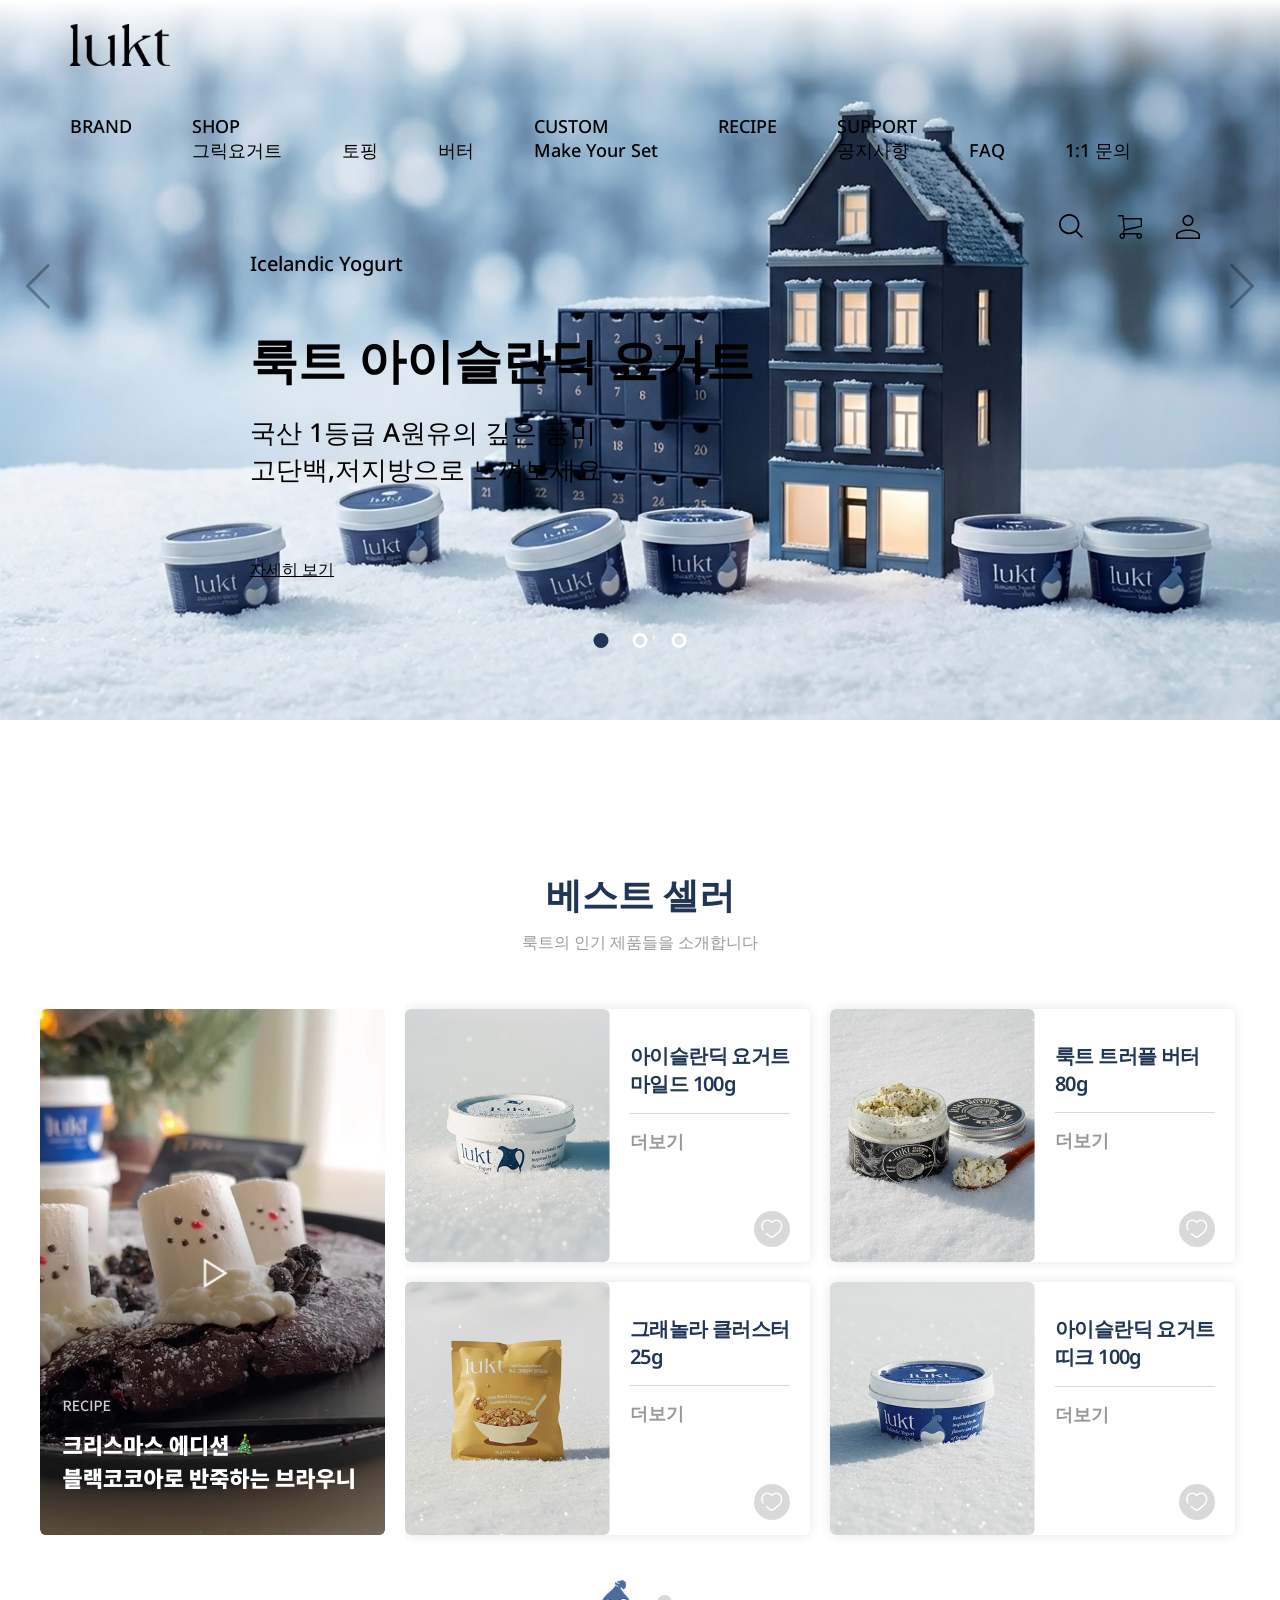
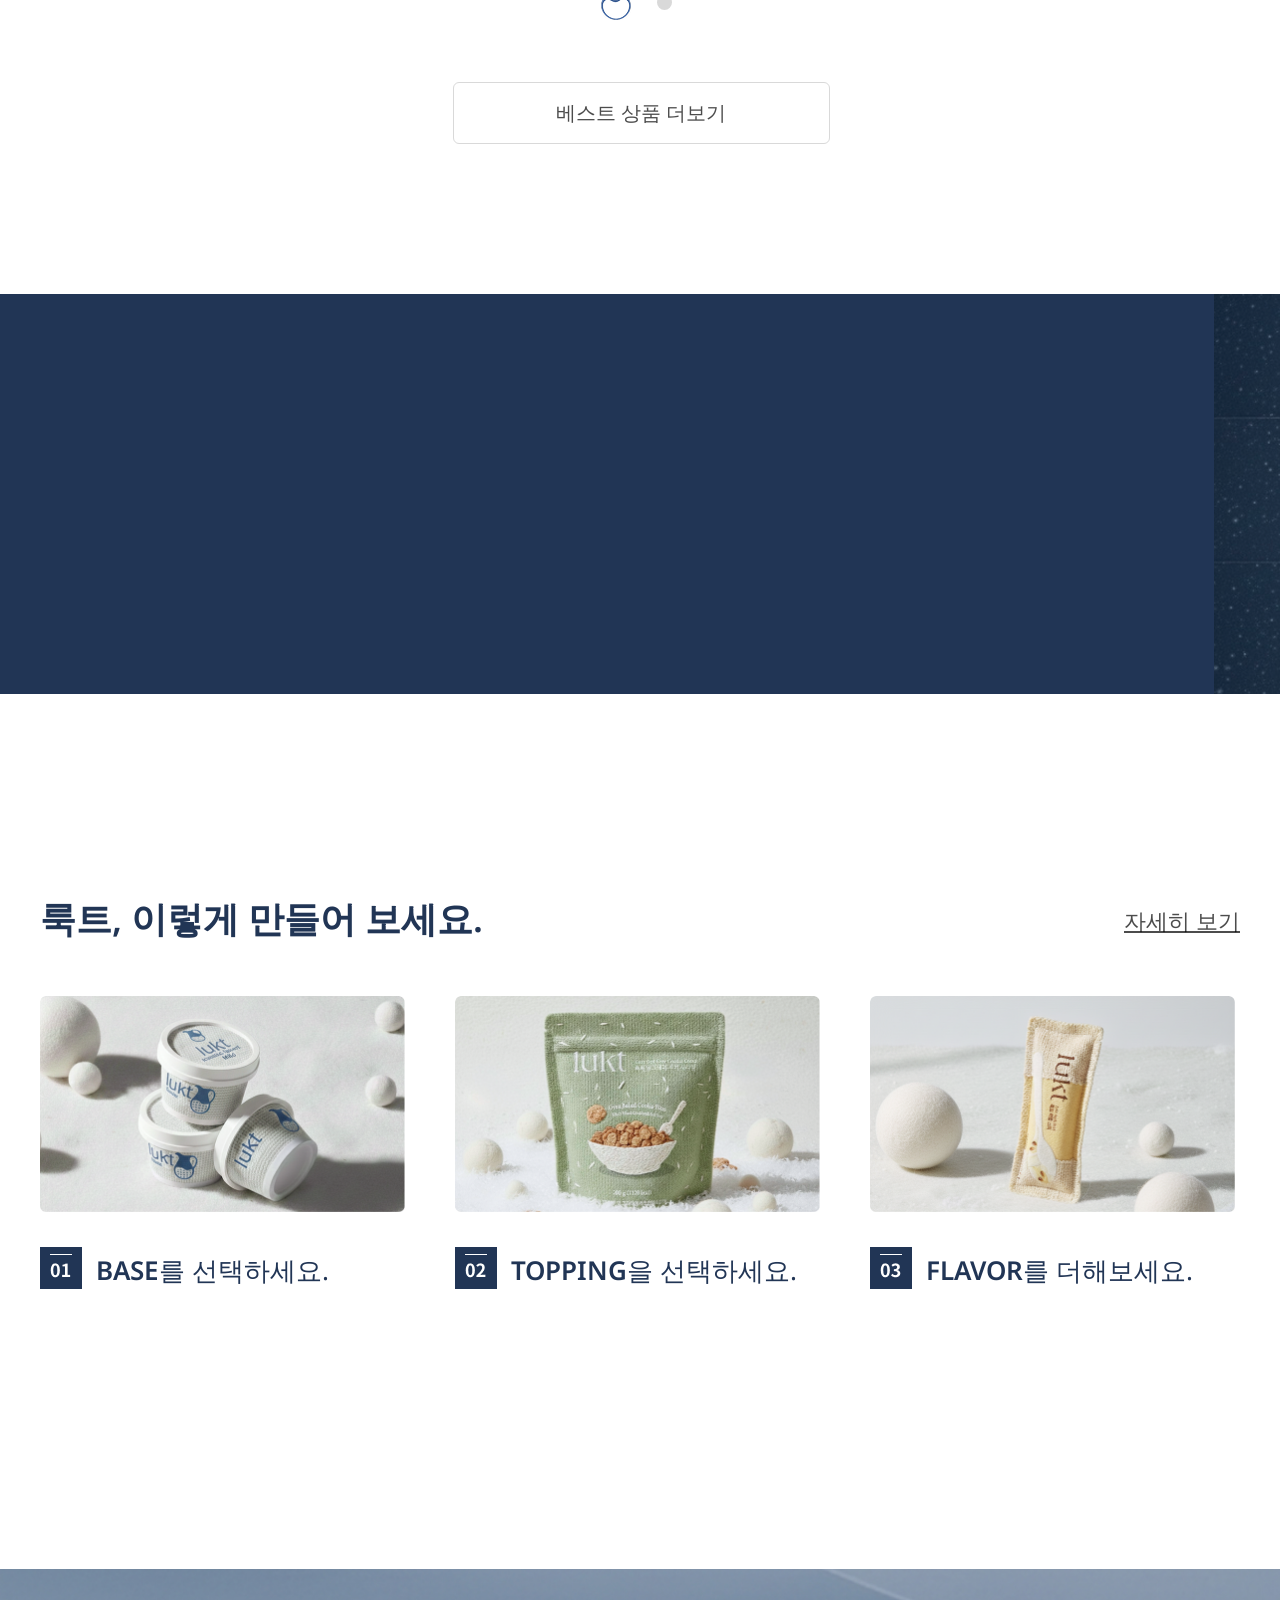
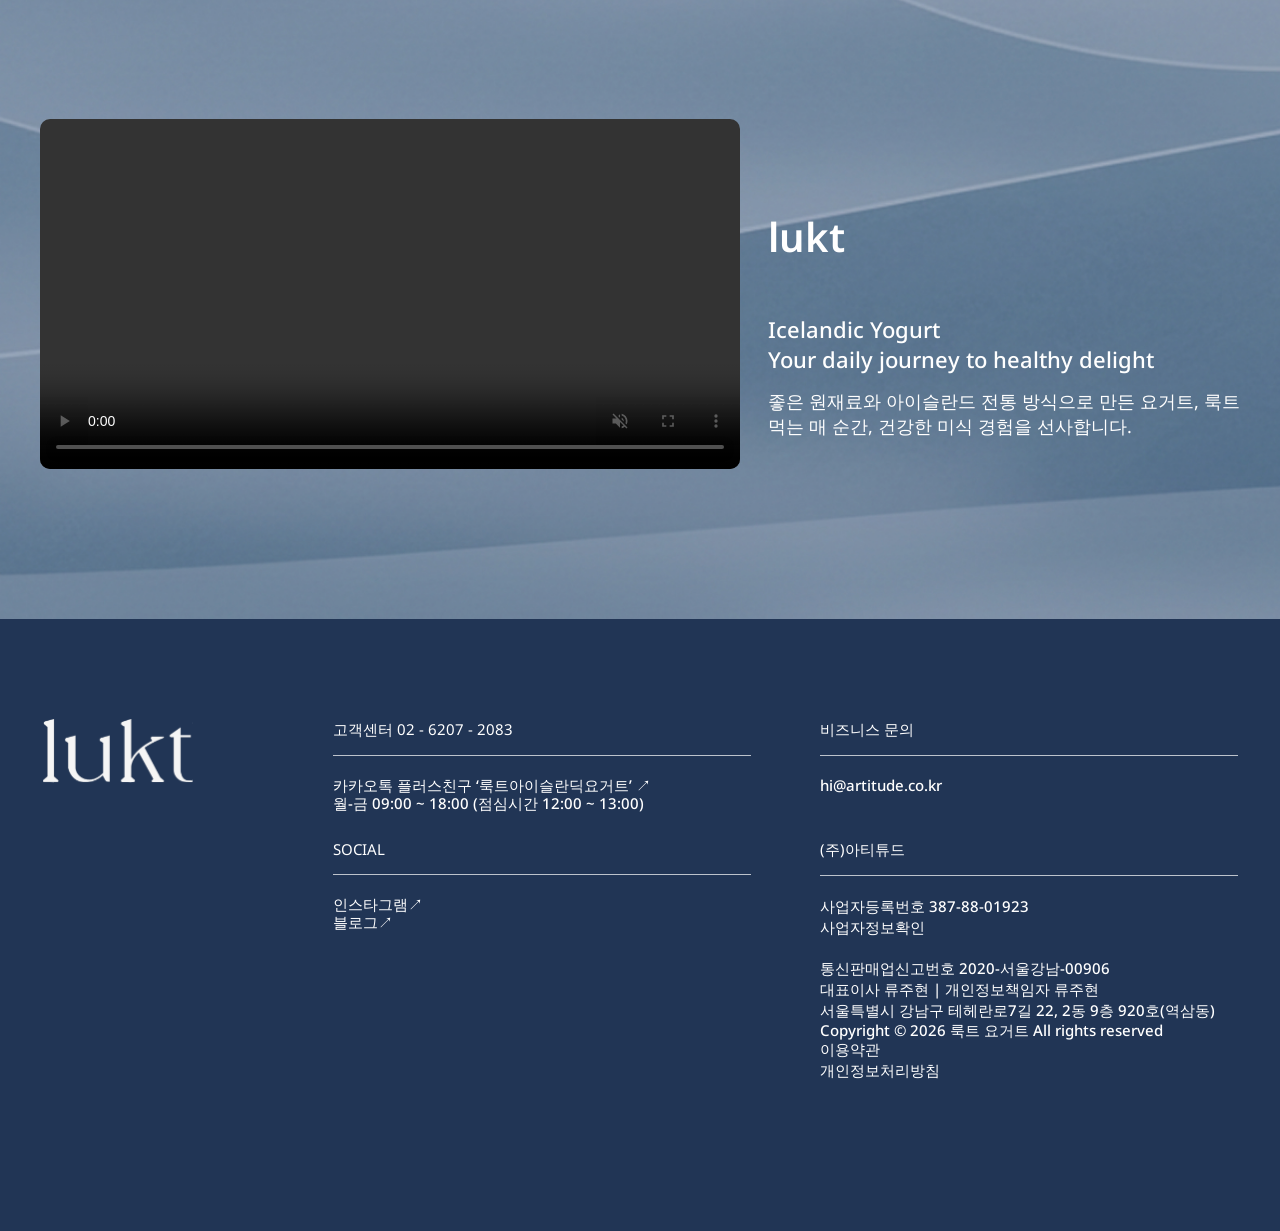
==== commit a2409f2e: "DD" ====
--- a/index.html
+++ b/index.html
@@ -24,12 +24,12 @@
 
     <header class="clearfix">
         <h1 class="logo">
-            <a href="#"><img src="images/main_logo.svg" alt="룩트"></a>
+            <a href="index.html"><img src="images/main_logo.svg" alt="룩트"></a>
         </h1>
 
         <nav class="gnb">
             <ul class="clearfix">
-                <li><a href="#">BRAND</a></li>
+                <li><a href="contents/brand.html">BRAND</a></li>
                 <li>
                     <a href="#">SHOP</a>
                     <ul class="lnb">
--- a/css/index.css
+++ b/css/index.css
@@ -27,8 +27,6 @@
     /* left를 쓰기 위해 필수! */
     left: 0;
     transition: none;
-    /* 애니메이션은 JS가 담당하므로 끕니다 */
-
 }
 
 main .main-slider ul::after {
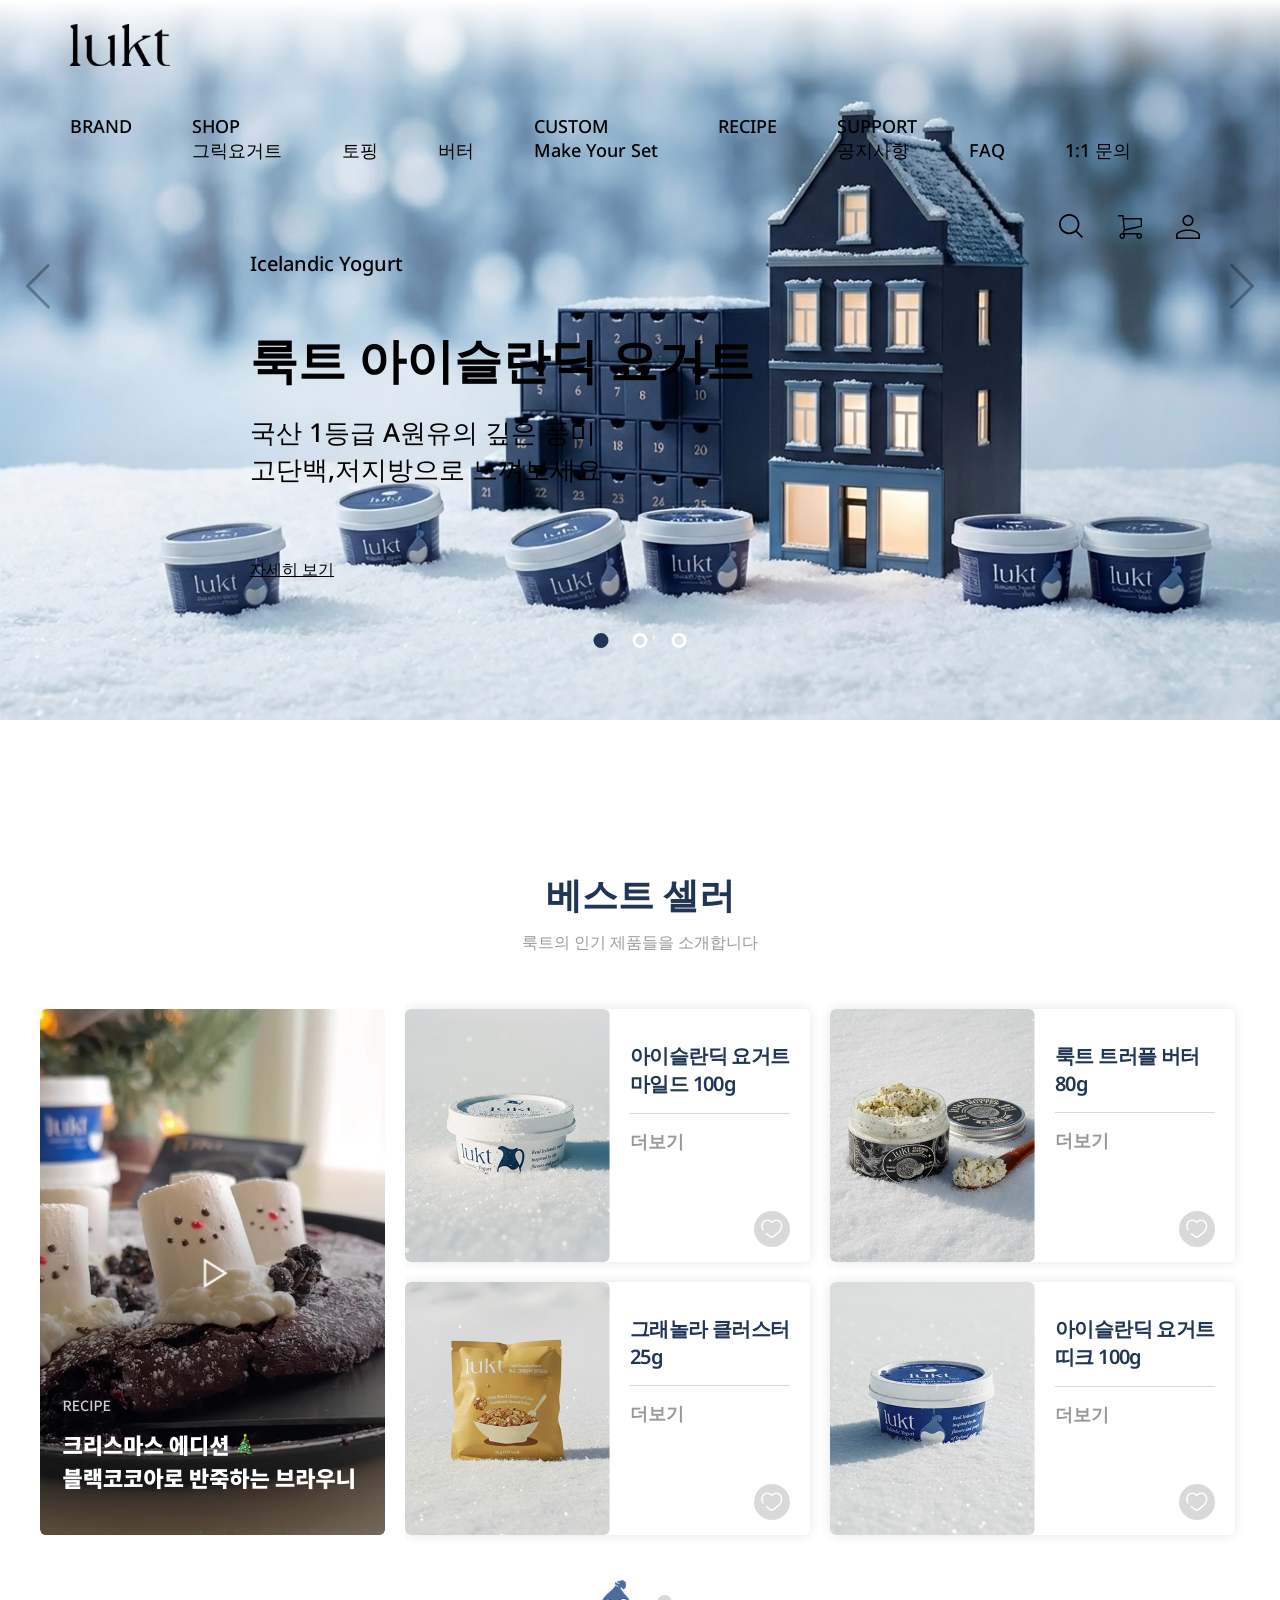
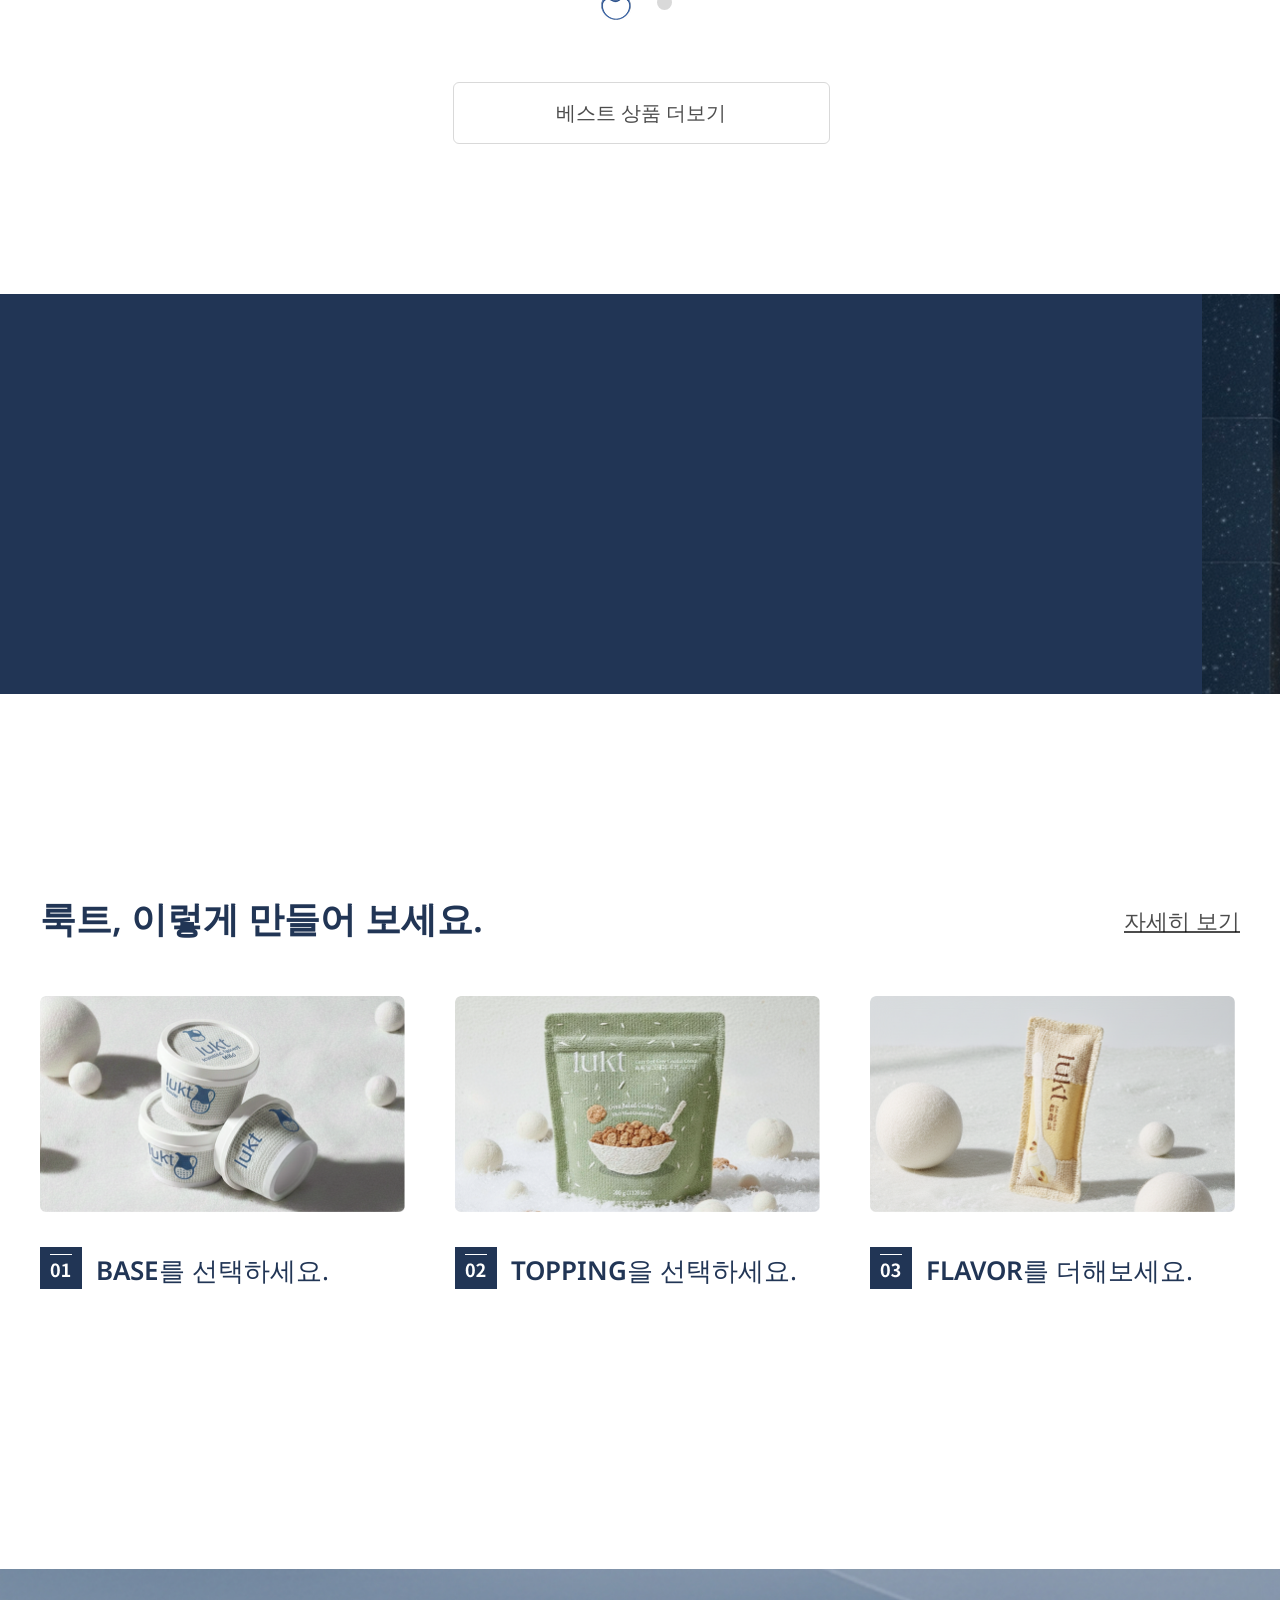
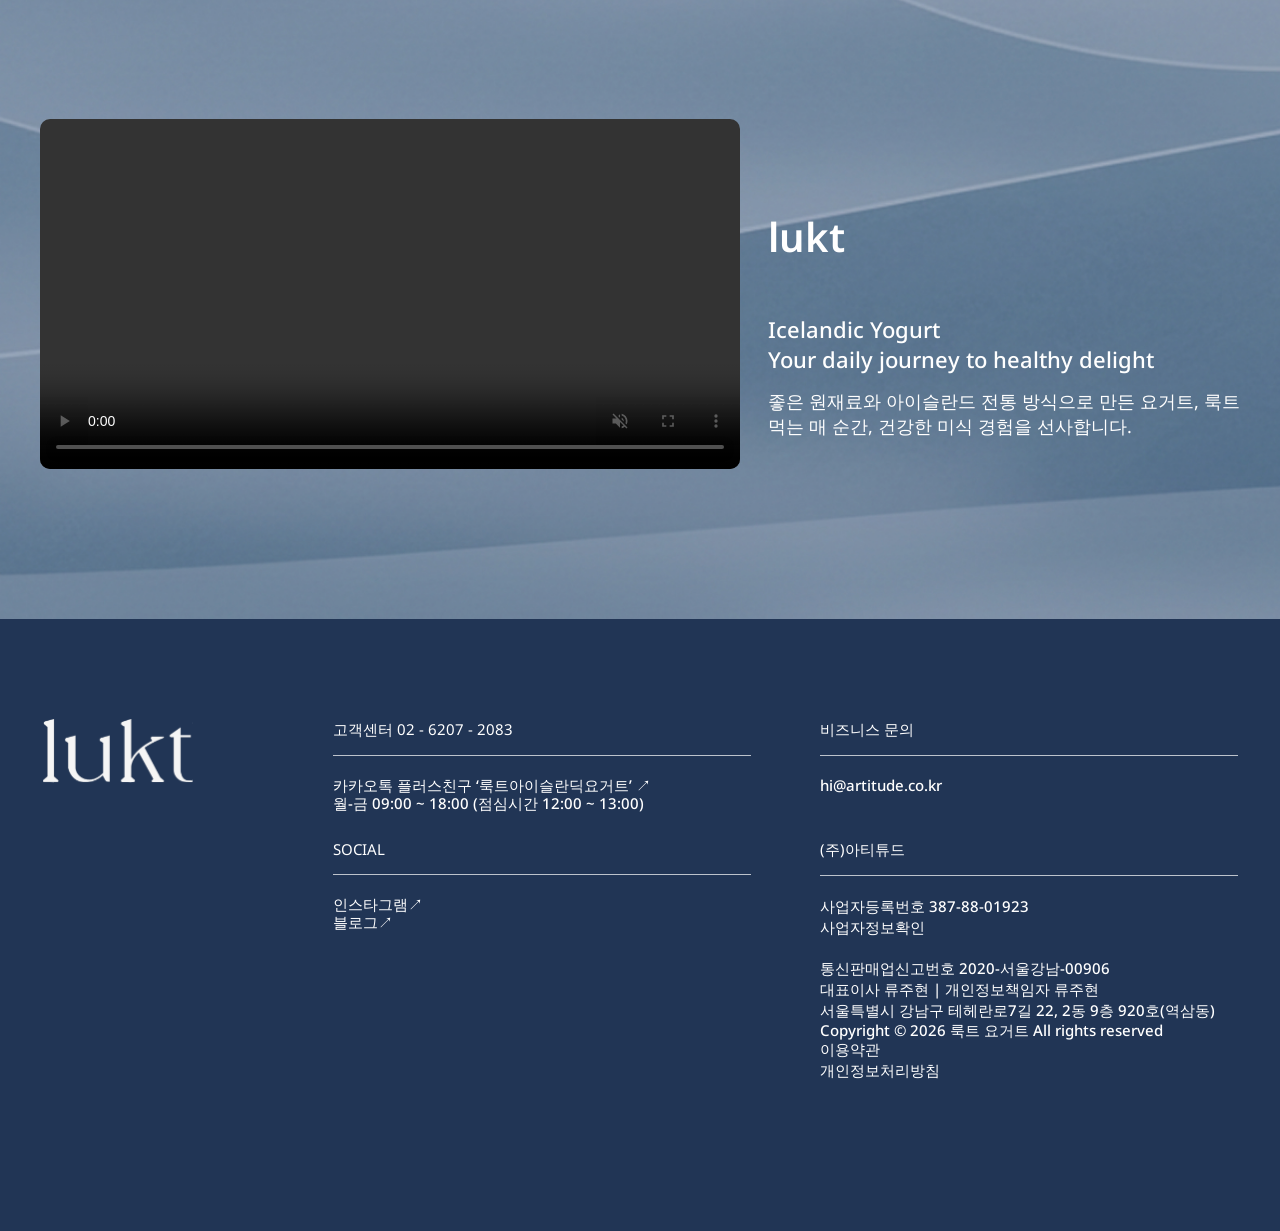
==== commit d081ec2b: "dd" ====
--- a/index.html
+++ b/index.html
@@ -44,7 +44,7 @@
                         <li><a href="#">Make Your Set</a></li>
                     </ul>
                 </li>
-                <li><a href="#">RECIPE</a></li>
+                <li><a href="contents/recipe.html">RECIPE</a></li>
                 <li><a href="#">SUPPORT</a>
                     <ul class="lnb">
                         <li><a href="#">공지사항</a></li>
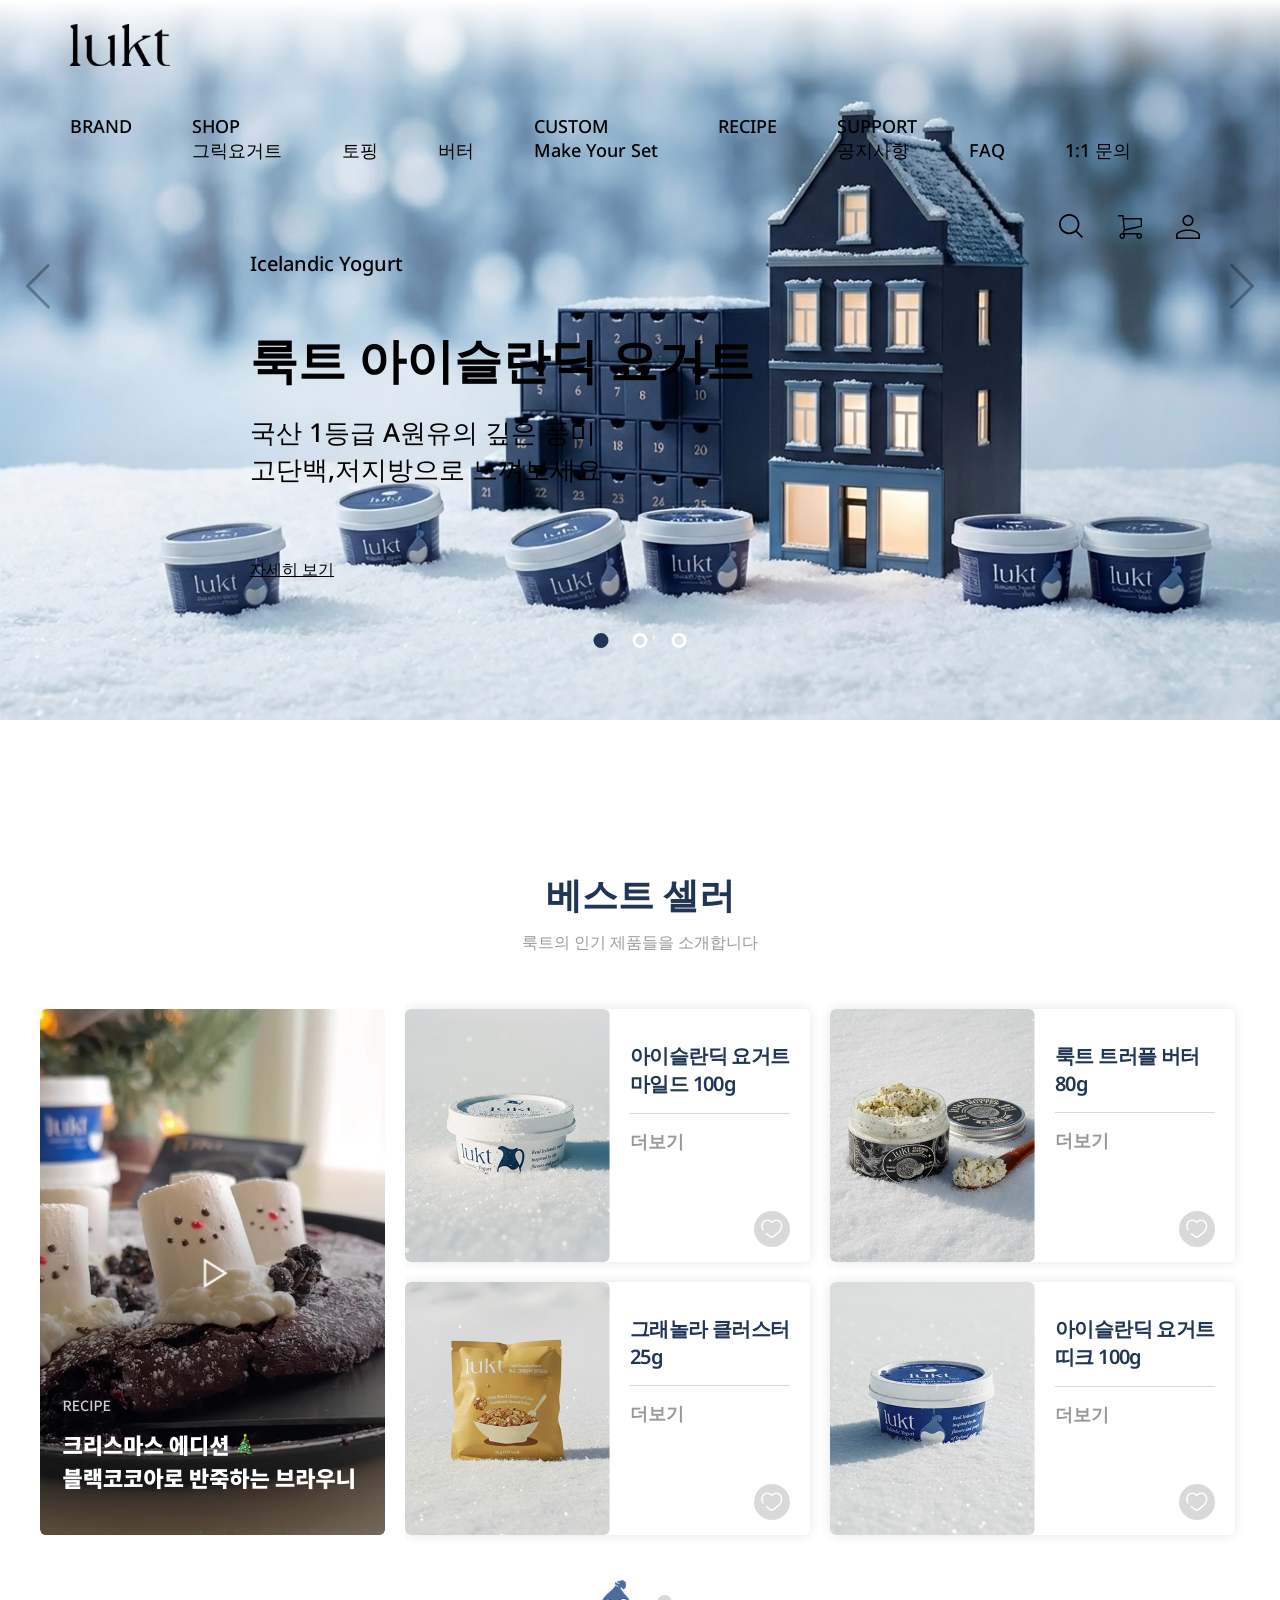
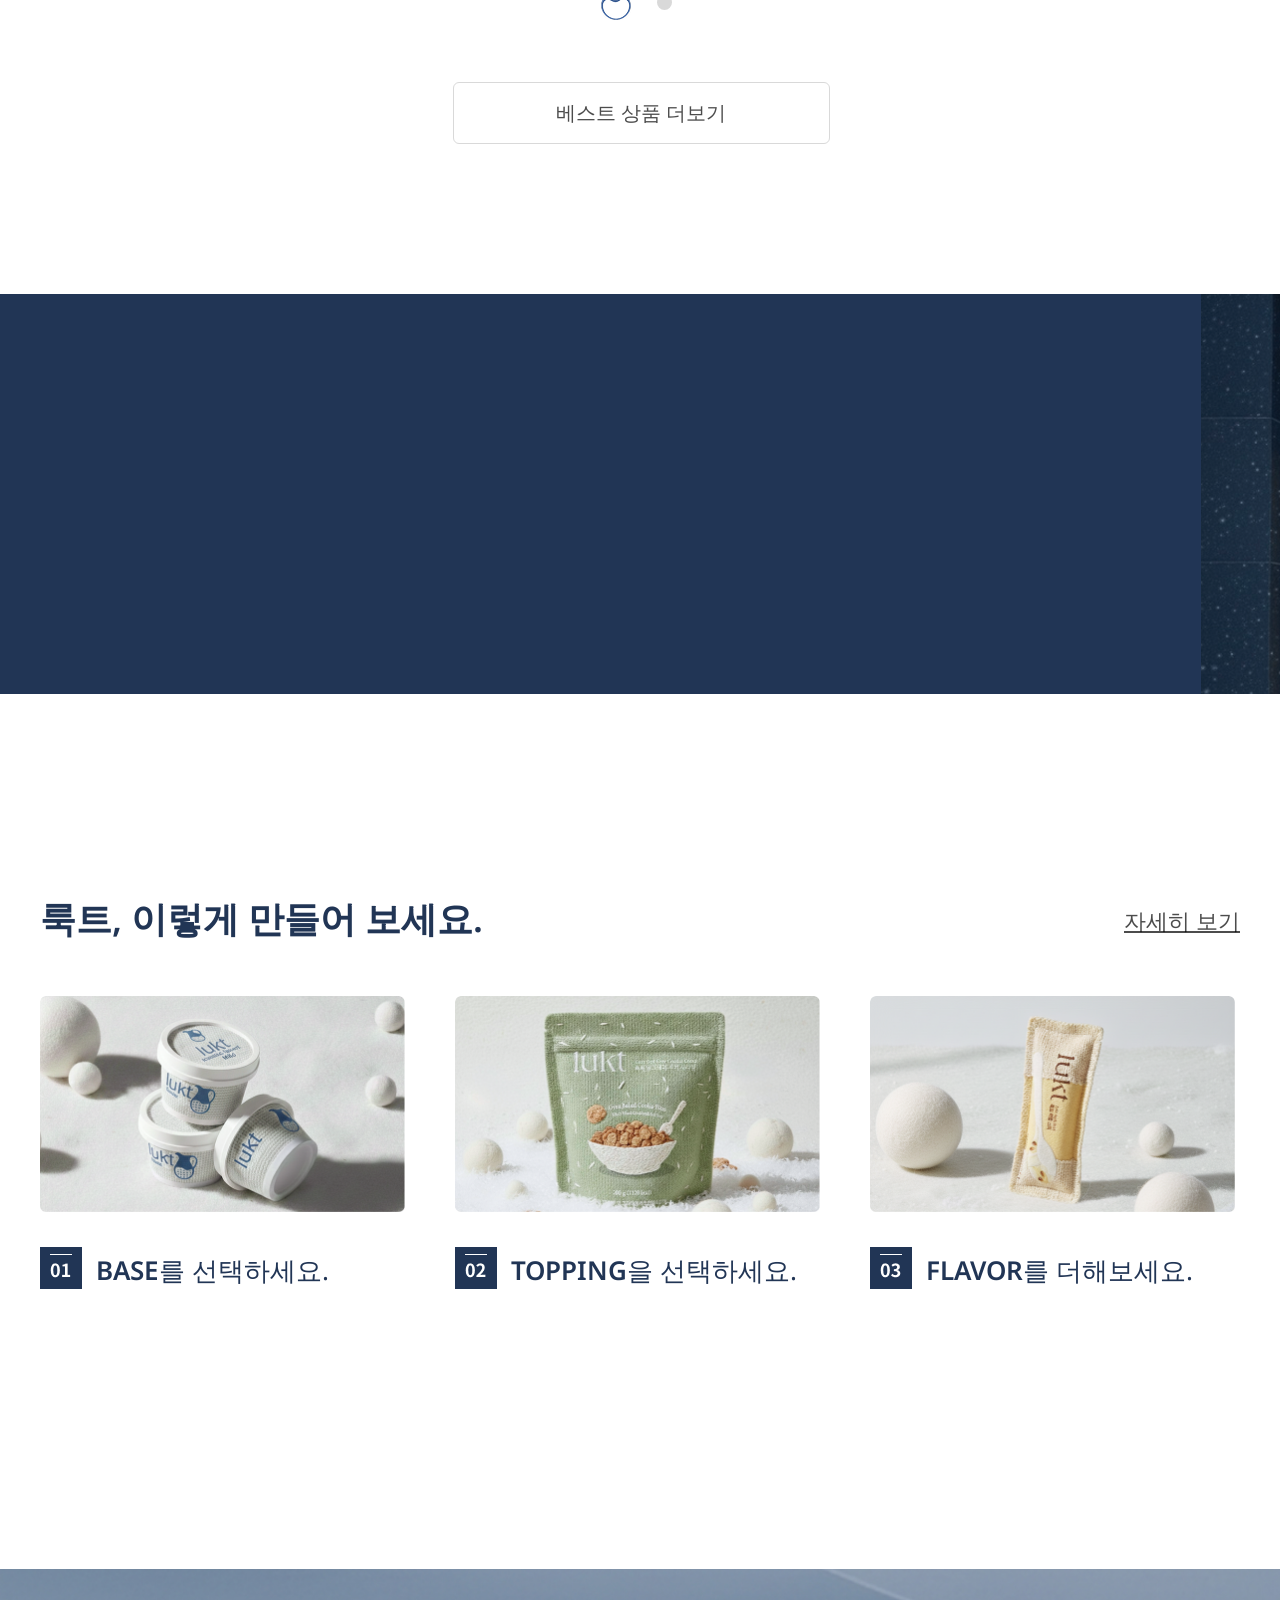
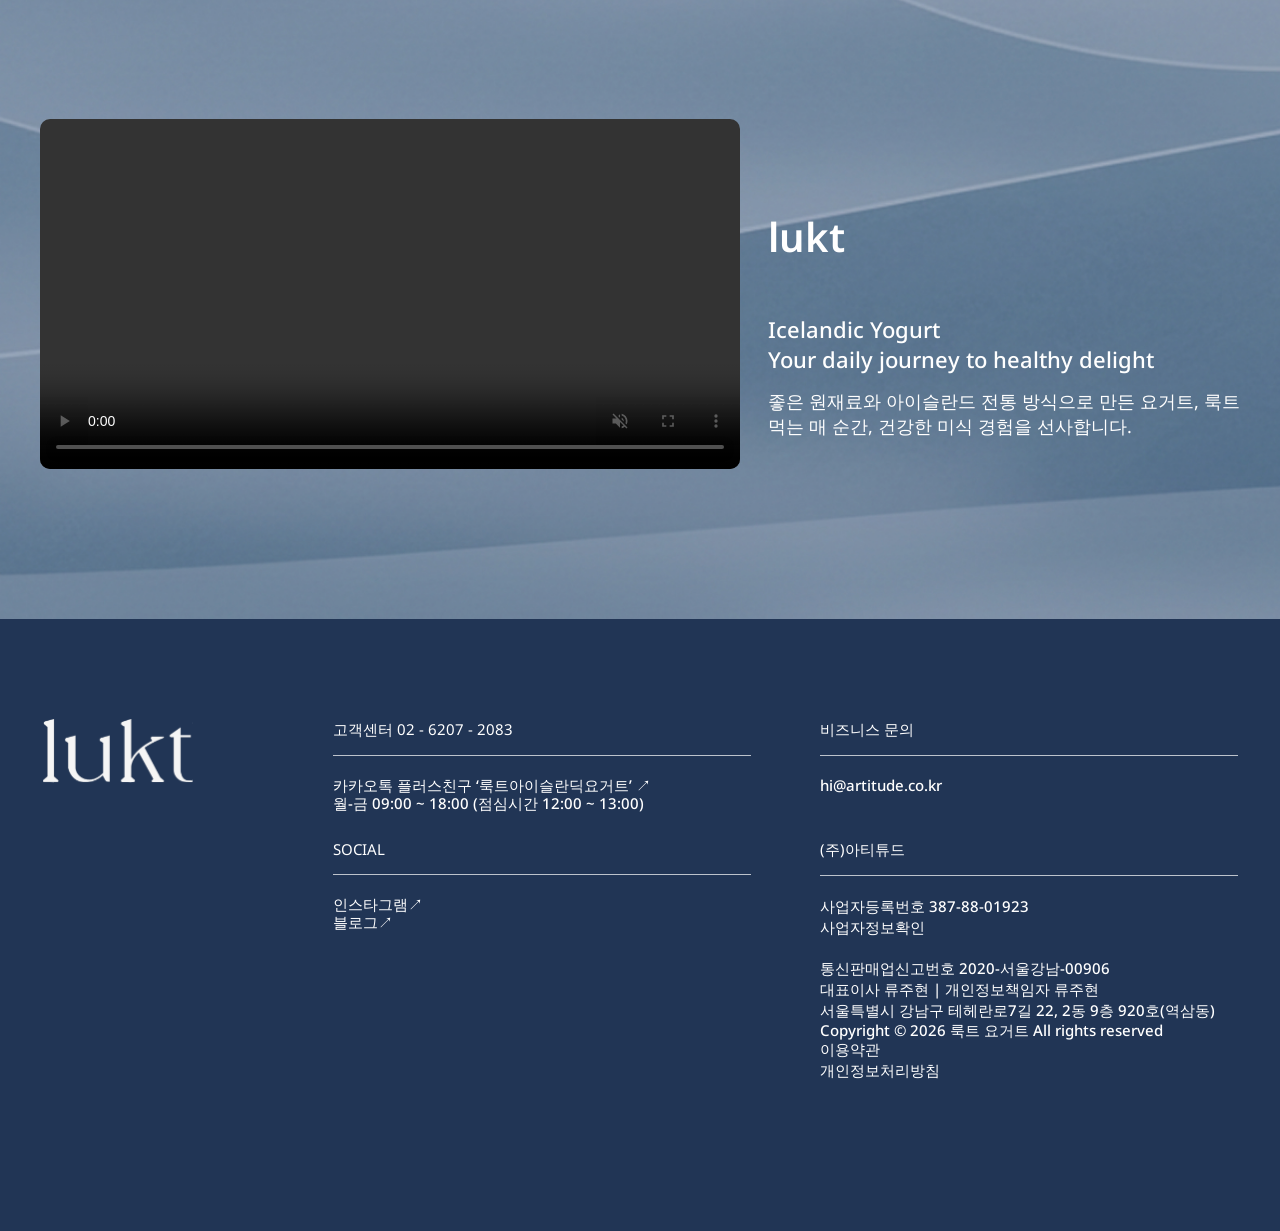
==== commit c5d1cb3a: "dd" ====
--- a/index.html
+++ b/index.html
@@ -79,7 +79,14 @@
                 </li>
                 <li data-index="1">
                     <img src="images/main_image2.jpg" alt="메인 슬라이드2">
-                    <div class="main-info"></div>
+                    <div class="main-info">
+                        <p class="sub-title">Low Sugar Granola</p>
+                        <h2>저당 그래놀라 2종 출시</h2>
+                        <p class="des">견과류와 귀리로 만든 고급스러운 풍미<br>알룰로스로 당 부담없이 즐겨보세요!
+                        </p>
+                        <a href="#" class="main-button">자세히 보기</a>
+
+                    </div>
                 </li>
                 <li data-index="2">
                     <img src="images/main_image3.jpg" alt="메인 슬라이드3">
@@ -308,18 +315,18 @@
                             alt="룩트 슬라이드 미니 아이콘"></span>
                      <span class="best-dot active"></span> -->
 
-            <div class="best-indicator">
-                <span class="best-dot active">
-                    <img src="images/lukt_icon2 1.png" alt="룩트 아이콘">
-                </span>
-                <span class="best-dot">
-                    <img src="images/lukt_icon2 1.png" alt="룩트 아이콘">
-                </span>
-            </div>
-
-            <div class="best-more-btn">
-                <a href="#">베스트 상품 더보기</a>
-            </div>
+                <div class="best-indicator">
+                    <span class="best-dot active">
+                        <img src="images/lukt_icon2 1.png" alt="룩트 아이콘">
+                    </span>
+                    <span class="best-dot">
+                        <img src="images/lukt_icon2 1.png" alt="룩트 아이콘">
+                    </span>
+                </div>
+
+                <div class="best-more-btn">
+                    <a href="#">베스트 상품 더보기</a>
+                </div>
 
             </div>
 
--- a/css/index.css
+++ b/css/index.css
@@ -38,11 +38,12 @@
 main .main-slider ul li {
     width: calc(100% / 3);
     float: left;
-}
-
-main .main-slider ul .slide1 {
-    position: relative;
-}
+    position: relative;
+}
+
+/* main .main-slider ul .slide1 {
+    position: relative;
+} */
 
 main .main-slider ul li img {
     width: 100%;
@@ -52,11 +53,13 @@
 
 .main-info {
     width: 100%;
-    display: inline-block;
+    /* display: inline-block; */
     width: fit-content;
     position: absolute;
     top: 250px;
     left: 250px;
+    z-index: 10; /* 이미지보다 위에 보이도록 설정 */
+    display: block; /* inline-block보다 안정적입니다. */
 
     /* outline: 2px solid red; */
 
